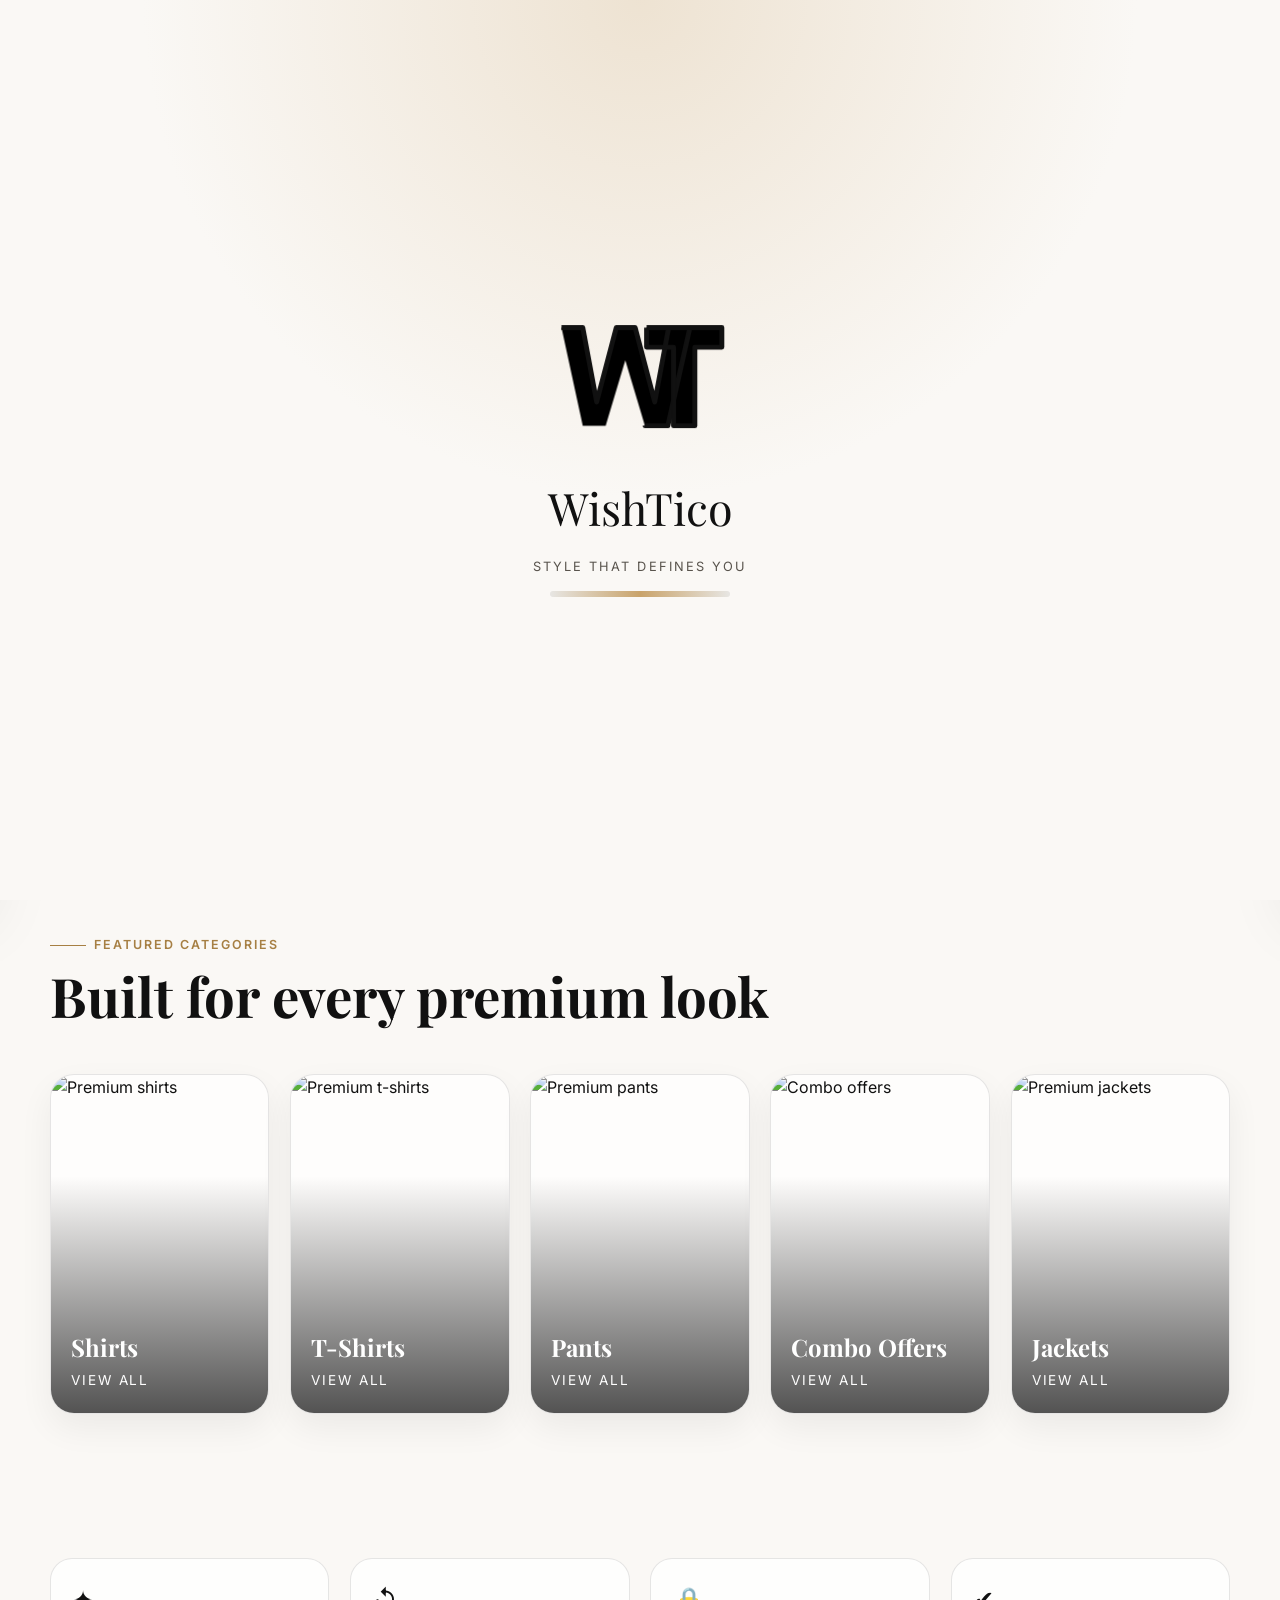
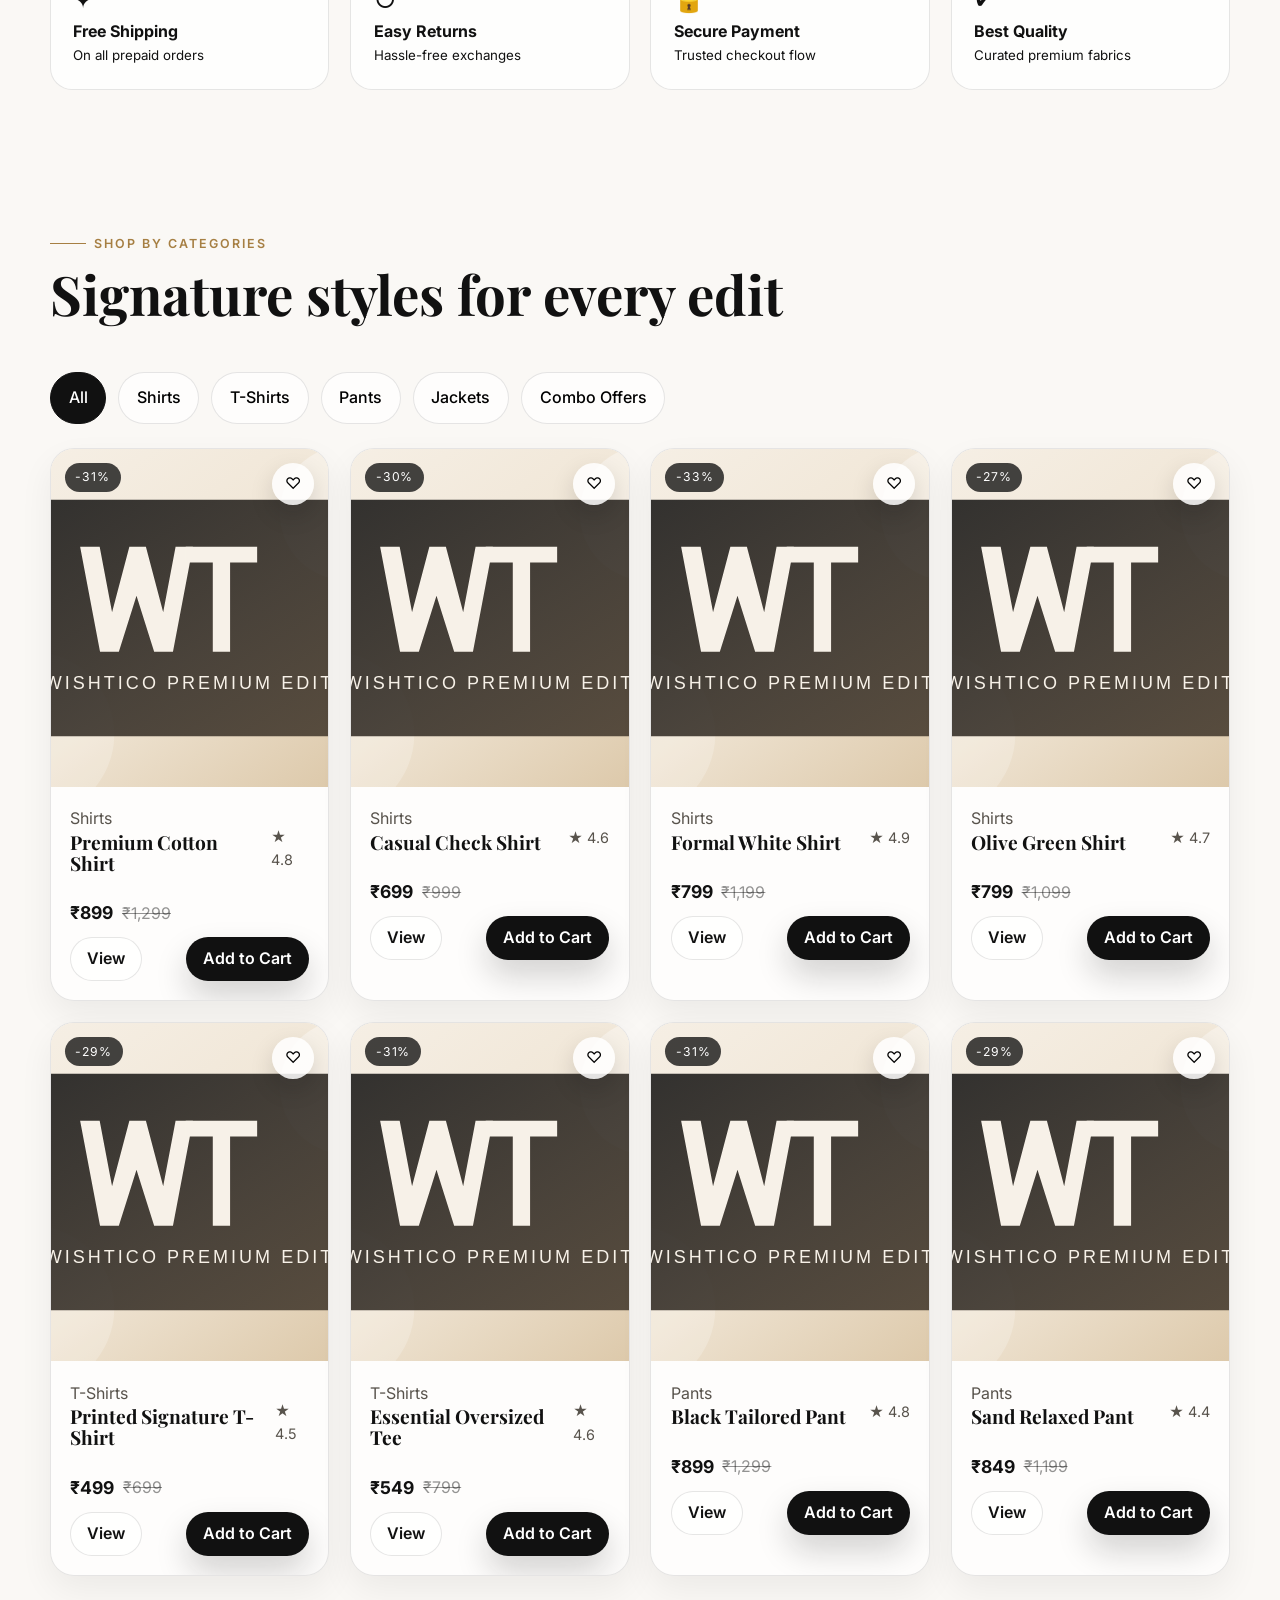
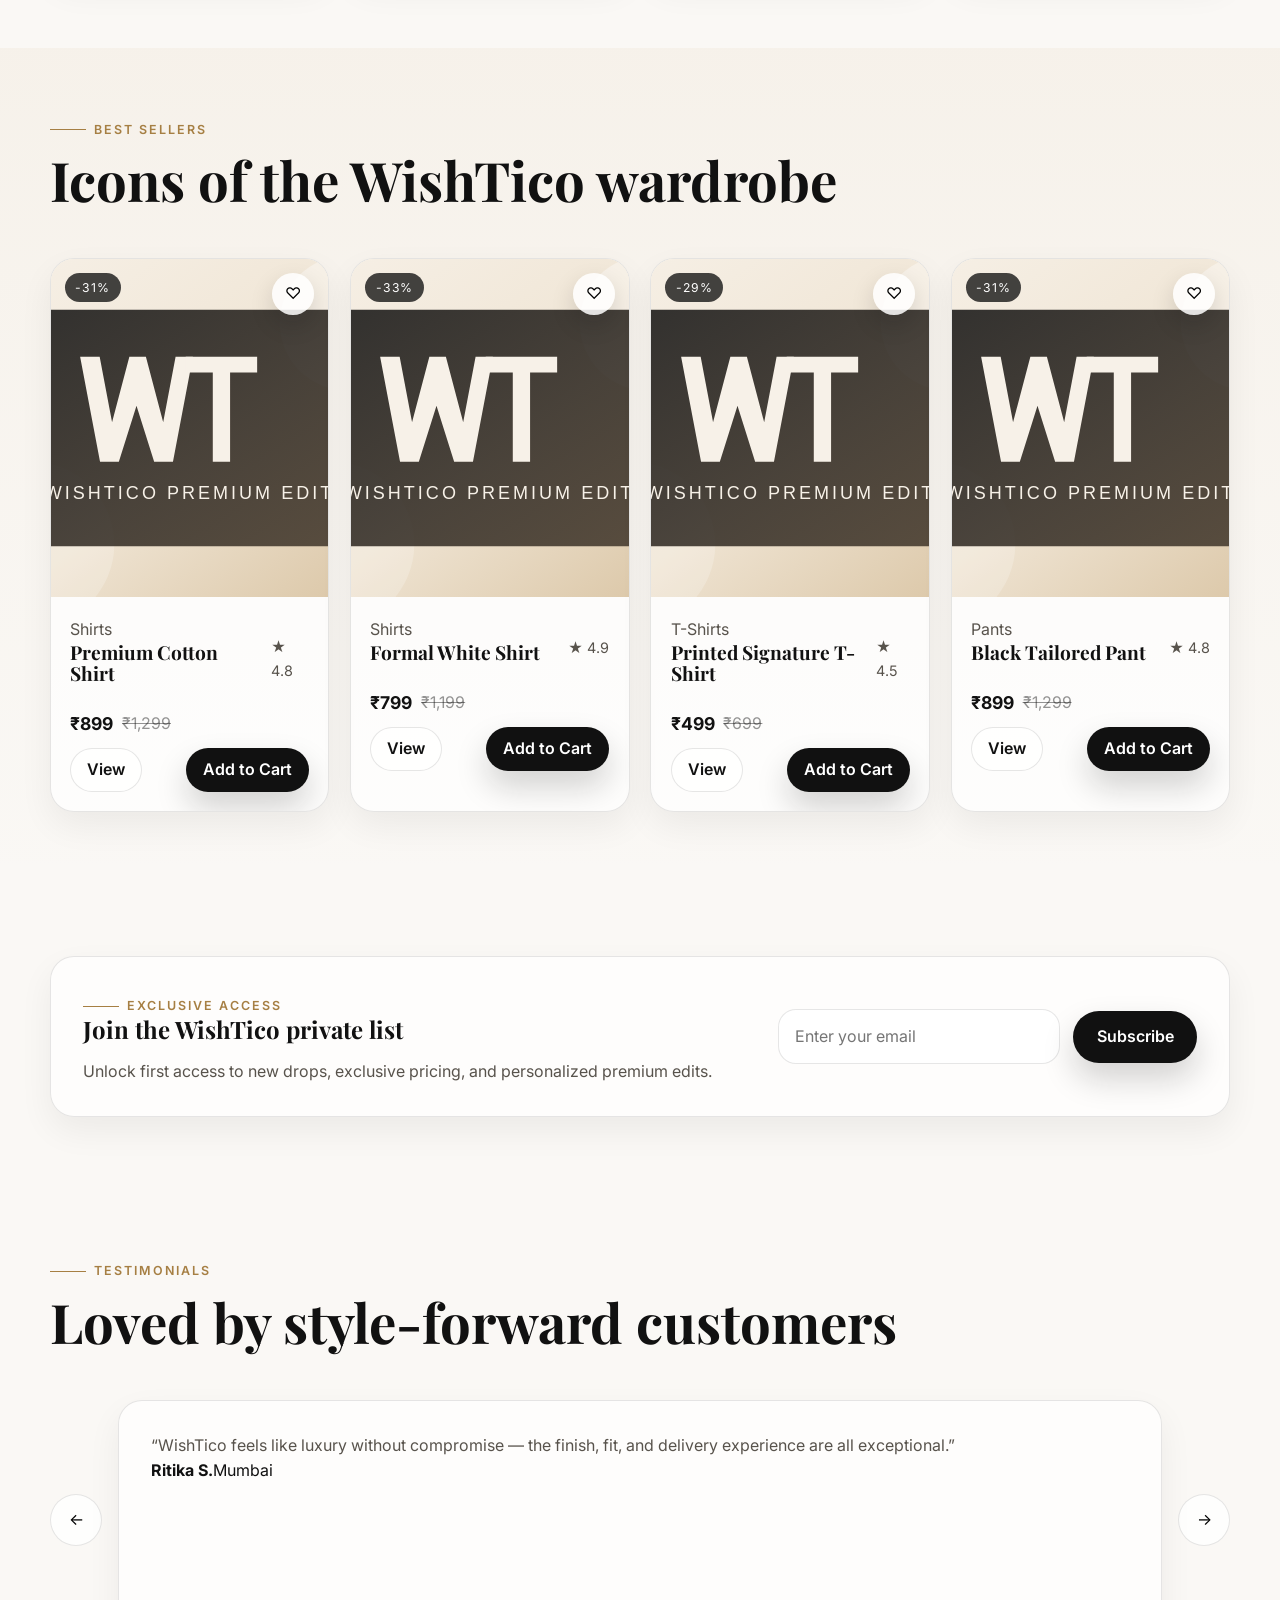
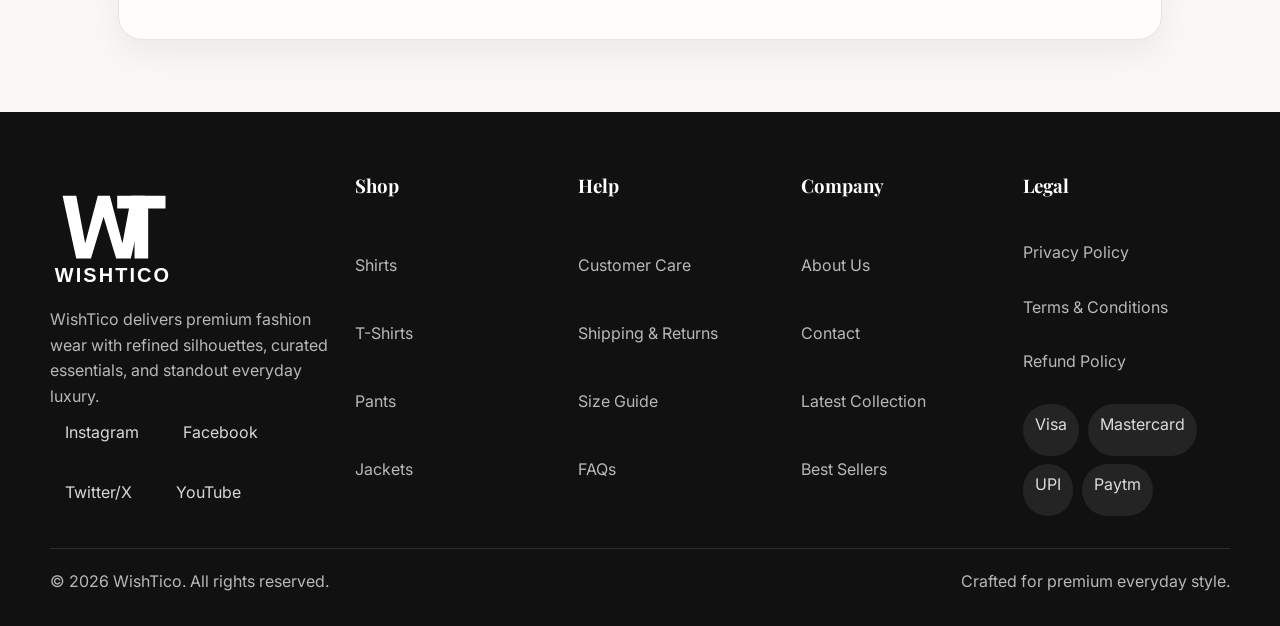
==== index.html @ fddd0774 "Build WishTico premium static storefront Agent-Logs-Url: https://github.com/rootvix2026/wishticosite" ====
<!DOCTYPE html>
<html lang="en">
  <head>
    <meta charset="UTF-8" />
    <meta name="viewport" content="width=device-width, initial-scale=1.0" />
    <title>WishTico | Premium Fashion Wear</title>
    <meta name="description" content="WishTico is a premium fashion wear destination with polished collections, exclusive offers, and refined essentials." />
    <link rel="icon" type="image/svg+xml" href="assets/images/favicon.svg" />
    <link rel="preconnect" href="https://fonts.googleapis.com" />
    <link rel="preconnect" href="https://fonts.gstatic.com" crossorigin />
    <link href="https://fonts.googleapis.com/css2?family=Inter:wght@400;500;600;700&family=Playfair+Display:wght@600;700&display=swap" rel="stylesheet" />
    <link rel="stylesheet" href="assets/css/style.css" />
    <link rel="stylesheet" href="assets/css/animations.css" />
    <link rel="stylesheet" href="assets/css/splash.css" />
  </head>
  <body data-page="home">
    <div class="splash-screen" id="splashScreen" aria-hidden="true">
      <div class="splash-screen__inner">
        <div class="splash-screen__logo" aria-label="WishTico logo">
          <svg viewBox="0 0 220 180" role="img" aria-hidden="true">
            <g class="splash-fill">
              <path d="M14 30H40L57 121L81 30H104L128 121L145 30H171L144 150H116L92 70L68 150H40L14 30Z" />
              <path d="M118 30H210V54H177V150H151V54H118V30Z" />
            </g>
            <g class="splash-outline">
              <path d="M14 30H40L57 121L81 30H104L128 121L145 30H171L144 150H116L92 70L68 150H40L14 30Z" />
              <path d="M118 30H210V54H177V150H151V54H118V30Z" />
            </g>
          </svg>
        </div>
        <p class="splash-screen__brand">WishTico</p>
        <p class="splash-screen__tagline">Style That Defines You</p>
        <div class="splash-screen__loader"><span></span></div>
      </div>
    </div>
    <div data-site-header></div>
    <main>
      <section class="hero section-shell">
        <div class="container hero__grid">
          <div class="hero__content reveal">
            <span class="eyebrow">Premium Fashion Wear</span>
            <h1>Style That Defines You</h1>
            <p>Discover elevated tailoring, luxe essentials, and statement layers curated for modern wardrobes that move with confidence.</p>
            <div class="hero__actions">
              <a class="button button-primary magnetic" href="collections.html">Shop Now</a>
              <a class="button button-secondary magnetic" href="#shop-by-category">Explore Collection</a>
            </div>
            <div class="hero__highlights">
              <div><strong data-counter="1200">0</strong><span>Luxury edits sold</span></div>
              <div><strong data-counter="48">0</strong><span>Curated weekly drops</span></div>
            </div>
          </div>
          <div class="hero__media reveal" data-parallax>
            <figure class="hero-card hero-card--primary">
              <img src="https://images.unsplash.com/photo-1515886657613-9f3515b0c78f?auto=format&fit=crop&w=900&q=80" alt="Model wearing premium WishTico fashion" />
            </figure>
            <figure class="hero-card hero-card--accent">
              <img src="https://images.unsplash.com/photo-1529139574466-a303027c1d8b?auto=format&fit=crop&w=700&q=80" alt="WishTico premium seasonal edit" />
            </figure>
            <div class="floating-note glass-panel"><span>New Drop</span><strong>Monochrome Luxe</strong></div>
          </div>
        </div>
      </section>

      <section class="category-rail section-shell">
        <div class="container">
          <div class="section-heading reveal">
            <span class="eyebrow">Featured Categories</span>
            <h2>Built for every premium look</h2>
          </div>
          <div class="category-grid">
            <article class="category-card reveal"><img src="https://images.unsplash.com/photo-1602810316498-ab67cf68c8e1?auto=format&fit=crop&w=800&q=80" alt="Premium shirts" /><div class="category-card__content"><h3>Shirts</h3><a href="collections.html?category=Shirts">View All</a></div></article>
            <article class="category-card reveal"><img src="https://images.unsplash.com/photo-1521572267360-ee0c2909d518?auto=format&fit=crop&w=800&q=80" alt="Premium t-shirts" /><div class="category-card__content"><h3>T-Shirts</h3><a href="collections.html?category=T-Shirts">View All</a></div></article>
            <article class="category-card reveal"><img src="https://images.unsplash.com/photo-1506629905607-24339d0bb38b?auto=format&fit=crop&w=800&q=80" alt="Premium pants" /><div class="category-card__content"><h3>Pants</h3><a href="collections.html?category=Pants">View All</a></div></article>
            <article class="category-card reveal"><img src="https://images.unsplash.com/photo-1483985988355-763728e1935b?auto=format&fit=crop&w=800&q=80" alt="Combo offers" /><div class="category-card__content"><h3>Combo Offers</h3><a href="collections.html?category=Combo%20Offers">View All</a></div></article>
            <article class="category-card reveal"><img src="https://images.unsplash.com/photo-1523398002811-999ca8dec234?auto=format&fit=crop&w=800&q=80" alt="Premium jackets" /><div class="category-card__content"><h3>Jackets</h3><a href="collections.html?category=Jackets">View All</a></div></article>
          </div>
        </div>
      </section>

      <section class="trust-strip section-shell">
        <div class="container trust-strip__grid reveal">
          <div class="trust-item"><span>✦</span><strong>Free Shipping</strong><small>On all prepaid orders</small></div>
          <div class="trust-item"><span>↺</span><strong>Easy Returns</strong><small>Hassle-free exchanges</small></div>
          <div class="trust-item"><span aria-hidden="true">&#128274;</span><strong>Secure Payment</strong><small>Trusted checkout flow</small></div>
          <div class="trust-item"><span>✔</span><strong>Best Quality</strong><small>Curated premium fabrics</small></div>
        </div>
      </section>

      <section class="products-showcase section-shell" id="shop-by-category">
        <div class="container">
          <div class="section-heading reveal"><span class="eyebrow">Shop By Categories</span><h2>Signature styles for every edit</h2></div>
          <div class="filter-tabs reveal" id="home-category-tabs"></div>
          <div class="product-grid" id="home-product-grid"></div>
        </div>
      </section>

      <section class="products-showcase section-shell section-shell--muted" id="featured-products">
        <div class="container">
          <div class="section-heading reveal"><span class="eyebrow">Best Sellers</span><h2>Icons of the WishTico wardrobe</h2></div>
          <div class="product-grid" id="featured-product-grid"></div>
        </div>
      </section>

      <section class="newsletter-band section-shell">
        <div class="container newsletter-band__card reveal">
          <div><span class="eyebrow">Exclusive Access</span><h2>Join the WishTico private list</h2><p>Unlock first access to new drops, exclusive pricing, and personalized premium edits.</p></div>
          <form class="newsletter-form" id="newsletter-form"><label class="sr-only" for="newsletter-email">Email Address</label><input id="newsletter-email" type="email" placeholder="Enter your email" required /><button class="button button-primary" type="submit">Subscribe</button></form>
        </div>
      </section>

      <section class="testimonials section-shell">
        <div class="container">
          <div class="section-heading reveal"><span class="eyebrow">Testimonials</span><h2>Loved by style-forward customers</h2></div>
          <div class="testimonial-slider reveal" data-testimonial-slider>
            <button class="slider-arrow" type="button" data-slider-prev aria-label="Previous testimonial">←</button>
            <div class="testimonial-slider__track">
              <article class="testimonial-card is-active" data-testimonial><p>“WishTico feels like luxury without compromise — the finish, fit, and delivery experience are all exceptional.”</p><strong>Ritika S.</strong><span>Mumbai</span></article>
              <article class="testimonial-card" data-testimonial><p>“The premium shirts and jackets look tailored straight out of the box. My go-to brand for polished everyday wear.”</p><strong>Arjun P.</strong><span>Bengaluru</span></article>
              <article class="testimonial-card" data-testimonial><p>“From the packaging to the fabric quality, WishTico delivers a refined experience that genuinely feels elevated.”</p><strong>Neha K.</strong><span>Delhi</span></article>
            </div>
            <button class="slider-arrow" type="button" data-slider-next aria-label="Next testimonial">→</button>
          </div>
        </div>
      </section>
    </main>
    <div data-cart-drawer></div>
    <div data-site-footer></div>
    <script src="assets/js/main.js" defer></script>
    <script src="assets/js/splash.js" defer></script>
    <script src="assets/js/cart.js" defer></script>
    <script src="assets/js/products.js" defer></script>
  </body>
</html>
---- assets/css/style.css ----
:root {
  --bg: #faf8f5;
  --surface: #fffdf8;
  --surface-muted: #f4efe8;
  --text: #111111;
  --text-soft: #58534c;
  --accent: #c9a36a;
  --accent-deep: #a67f43;
  --border: rgba(17, 17, 17, 0.1);
  --shadow: 0 24px 60px rgba(17, 17, 17, 0.08);
  --shadow-soft: 0 14px 34px rgba(17, 17, 17, 0.06);
  --radius: 24px;
  --container: min(1180px, calc(100vw - 2rem));
  --header-height: 82px;
  --transition: 220ms ease;
}
* { box-sizing: border-box; }
html { scroll-behavior: smooth; }
body { margin: 0; font-family: 'Inter', sans-serif; background: var(--bg); color: var(--text); line-height: 1.6; opacity: 1; transition: opacity .35s ease, background-color .3s ease; }
body.route-leaving { opacity: 0; }
img { max-width: 100%; display: block; }
a { color: inherit; text-decoration: none; }
button, input, select, textarea { font: inherit; }
button { cursor: pointer; }
main { overflow: clip; }
.container { width: var(--container); margin-inline: auto; }
.section-shell { padding: 4.5rem 0; }
.section-shell--muted { background: linear-gradient(180deg, rgba(201,163,106,.08), rgba(255,255,255,0)); }
.eyebrow { display: inline-flex; align-items: center; gap: .5rem; letter-spacing: .16em; text-transform: uppercase; font-size: .78rem; color: var(--accent-deep); font-weight: 600; }
.eyebrow::before { content: ''; width: 36px; height: 1px; background: currentColor; }
h1, h2, h3, h4 { font-family: 'Playfair Display', serif; line-height: 1.1; margin: 0 0 1rem; }
p { margin: 0; color: var(--text-soft); }
.sr-only { position: absolute; width: 1px; height: 1px; padding: 0; margin: -1px; overflow: hidden; clip: rect(0,0,0,0); border: 0; }
.glass-panel { background: rgba(255,253,248,.72); border: 1px solid rgba(255,255,255,.5); box-shadow: var(--shadow-soft); backdrop-filter: blur(18px); }
.button { display: inline-flex; align-items: center; justify-content: center; gap: .6rem; min-height: 52px; padding: 0 1.4rem; border-radius: 999px; border: 1px solid transparent; font-weight: 600; transition: transform var(--transition), box-shadow var(--transition), background var(--transition), color var(--transition), border-color var(--transition); }
.button:focus-visible, .icon-button:focus-visible, .nav-link:focus-visible, .chip:focus-visible, .swatch:focus-visible, .pagination button:focus-visible, input:focus-visible, textarea:focus-visible, select:focus-visible { outline: 2px solid var(--accent); outline-offset: 3px; }
.button-primary { background: var(--text); color: #fff; box-shadow: 0 16px 32px rgba(17,17,17,.18); }
.button-primary:hover { transform: translateY(-2px); }
.button-secondary { border-color: var(--border); background: rgba(255,255,255,.7); }
.button-block { width: 100%; }
.announcement-bar { background: var(--text); color: #fff; font-size: .82rem; letter-spacing: .06em; text-transform: uppercase; padding: .65rem 1rem; text-align: center; }
.site-header { position: sticky; top: 0; z-index: 40; background: transparent; transition: background var(--transition), box-shadow var(--transition), backdrop-filter var(--transition); }
.site-header.scrolled .site-header__bar { background: rgba(250,248,245,.78); box-shadow: 0 16px 30px rgba(17,17,17,.08); backdrop-filter: blur(18px); }
.site-header__inner { min-height: var(--header-height); display: flex; align-items: center; justify-content: space-between; gap: 1rem; }
.logo-link { display: inline-flex; align-items: center; }
.logo-link img { width: 124px; height: auto; }
.desktop-nav { display: flex; align-items: center; gap: 1.5rem; }
.nav-link { position: relative; font-weight: 500; padding: .4rem 0; }
.nav-link.is-active { color: var(--accent-deep); }
.header-actions { display: flex; align-items: center; gap: .55rem; }
.icon-button { width: 44px; height: 44px; border-radius: 50%; border: 1px solid rgba(17,17,17,.08); background: rgba(255,255,255,.66); display: inline-flex; align-items: center; justify-content: center; position: relative; }
.icon-button svg { width: 20px; height: 20px; }
.cart-badge { position: absolute; top: 4px; right: 4px; min-width: 18px; height: 18px; padding: 0 .2rem; border-radius: 999px; font-size: .68rem; display: grid; place-items: center; background: var(--accent); color: var(--text); font-weight: 700; }
.mobile-menu-toggle { display: none; }
.mobile-drawer, .cart-drawer { position: fixed; inset: 0; pointer-events: none; z-index: 60; }
.mobile-drawer.is-open, .cart-drawer.is-open { pointer-events: auto; }
.mobile-drawer__backdrop, .cart-drawer__backdrop { position: absolute; inset: 0; background: rgba(17,17,17,.42); opacity: 0; transition: opacity var(--transition); }
.mobile-drawer.is-open .mobile-drawer__backdrop, .cart-drawer.is-open .cart-drawer__backdrop { opacity: 1; }
.mobile-drawer__panel, .cart-drawer__panel { position: absolute; top: 0; bottom: 0; width: min(380px, 88vw); background: var(--surface); box-shadow: var(--shadow); padding: 1.5rem; display: flex; flex-direction: column; gap: 1.25rem; transition: transform .35s ease; }
.mobile-drawer__panel { left: 0; transform: translateX(-102%); }
.cart-drawer__panel { right: 0; transform: translateX(102%); }
.mobile-drawer.is-open .mobile-drawer__panel, .cart-drawer.is-open .cart-drawer__panel { transform: translateX(0); }
.mobile-nav { display: grid; gap: 1rem; }
.mobile-nav a { font-size: 1.05rem; font-weight: 600; }
.hero { padding: 3.5rem 0 2rem; }
.hero__grid, .about-hero, .contact-layout, .cart-page-layout { display: grid; grid-template-columns: repeat(2, minmax(0,1fr)); gap: 2rem; align-items: center; }
.hero__content h1, .page-hero h1 { font-size: clamp(3rem, 8vw, 5.6rem); max-width: 10ch; }
.hero__content p, .page-hero p { max-width: 54ch; font-size: 1.05rem; }
.hero__actions { display: flex; flex-wrap: wrap; gap: 1rem; margin: 2rem 0; }
.hero__media { position: relative; min-height: 620px; }
.hero-card { position: absolute; overflow: hidden; border-radius: 28px; box-shadow: var(--shadow); }
.hero-card img { width: 100%; height: 100%; object-fit: cover; }
.hero-card--primary { inset: 0 0 120px 80px; }
.hero-card--accent { width: 280px; height: 340px; right: 0; bottom: 0; }
.floating-note { position: absolute; left: 0; bottom: 64px; padding: 1rem 1.2rem; border-radius: 20px; }
.floating-note span { display: block; font-size: .85rem; text-transform: uppercase; letter-spacing: .16em; color: var(--accent-deep); }
.floating-note strong { display: block; margin-top: .2rem; font-size: 1.15rem; }
.hero__highlights { display: grid; grid-template-columns: repeat(2, minmax(0,1fr)); gap: 1rem; max-width: 440px; }
.hero__highlights div { padding: 1rem 1.1rem; border: 1px solid var(--border); border-radius: 20px; background: rgba(255,255,255,.55); }
.hero__highlights strong { display: block; font-size: 1.7rem; font-family: 'Playfair Display', serif; }
.section-heading { display: grid; gap: .65rem; margin-bottom: 2rem; }
.section-heading h2 { font-size: clamp(2rem,5vw,3.4rem); }
.category-grid, .product-grid, .value-grid, .footer-grid, .trust-strip__grid { display: grid; gap: 1.3rem; }
.category-grid { grid-template-columns: repeat(5, minmax(0,1fr)); }
.category-card, .product-card, .value-card, .testimonial-card, .catalog-sidebar, .cart-summary-card, .contact-form, .contact-info .glass-panel, .newsletter-band__card { border-radius: 24px; overflow: hidden; border: 1px solid var(--border); background: rgba(255,255,255,.7); box-shadow: var(--shadow-soft); }
.category-card { position: relative; min-height: 340px; }
.category-card img { position: absolute; inset: 0; width: 100%; height: 100%; object-fit: cover; }
.category-card::after { content: ''; position: absolute; inset: 0; background: linear-gradient(180deg, transparent 30%, rgba(17,17,17,.72)); }
.category-card__content { position: absolute; inset: auto 0 0; padding: 1.25rem; color: #fff; z-index: 1; }
.category-card__content h3 { font-size: 1.5rem; margin-bottom: .4rem; }
.category-card__content a { font-size: .85rem; text-transform: uppercase; letter-spacing: .14em; }
.trust-strip__grid { grid-template-columns: repeat(4, minmax(0,1fr)); }
.trust-item { padding: 1.4rem; border-radius: 22px; background: rgba(255,255,255,.76); border: 1px solid var(--border); }
.trust-item span { font-size: 1.5rem; }
.trust-item strong, .trust-item small { display: block; }
.filter-tabs { display: flex; flex-wrap: wrap; gap: .75rem; margin-bottom: 1.5rem; }
.filter-tab, .chip { border-radius: 999px; border: 1px solid var(--border); background: rgba(255,255,255,.72); padding: .75rem 1.1rem; font-weight: 500; transition: background var(--transition), color var(--transition), border-color var(--transition), transform var(--transition); }
.filter-tab.is-active, .chip.is-active { background: var(--text); color: #fff; border-color: var(--text); }
.product-grid { grid-template-columns: repeat(4, minmax(0,1fr)); }
.product-card { display: flex; flex-direction: column; }
.product-card__media { position: relative; aspect-ratio: .82; overflow: hidden; background: var(--surface-muted); }
.product-card__media img { position: absolute; inset: 0; width: 100%; height: 100%; object-fit: cover; transition: transform .45s ease, opacity .35s ease; }
.product-card__media img:last-child { opacity: 0; }
.product-card:hover .product-card__media img:first-child { transform: scale(1.05); }
.product-card:hover .product-card__media img:last-child { opacity: 1; }
.product-card__badge, .product-card__wishlist, .quick-view-link { position: absolute; z-index: 1; }
.product-card__badge { top: 14px; left: 14px; padding: .3rem .65rem; border-radius: 999px; background: rgba(17,17,17,.78); color: #fff; font-size: .76rem; letter-spacing: .08em; text-transform: uppercase; }
.product-card__wishlist, .quick-view-link { display: inline-flex; align-items: center; justify-content: center; border-radius: 50%; width: 42px; height: 42px; border: none; box-shadow: 0 10px 25px rgba(17,17,17,.14); }
.product-card__wishlist { top: 14px; right: 14px; background: rgba(255,255,255,.85); }
.product-card__wishlist.is-active { color: #d1486a; }
.quick-view-link { right: 14px; bottom: 14px; background: var(--text); color: #fff; opacity: 0; transform: translateY(8px); transition: opacity var(--transition), transform var(--transition); }
.product-card:hover .quick-view-link, .product-card:focus-within .quick-view-link { opacity: 1; transform: translateY(0); }
.product-card__body { padding: 1.2rem; display: grid; gap: .6rem; }
.product-card__meta { display: flex; align-items: center; justify-content: space-between; gap: 1rem; }
.product-card__title { font-size: 1.2rem; }
.price-row { display: flex; align-items: center; gap: .55rem; flex-wrap: wrap; }
.price-row strong { font-size: 1.1rem; }
.price-row s { color: rgba(17,17,17,.45); }
.product-card__footer { display: flex; align-items: center; justify-content: space-between; gap: .75rem; }
.product-card__footer .button { min-height: 44px; padding-inline: 1rem; }
.product-card__rating { font-size: .9rem; color: var(--text-soft); }
.newsletter-band__card { padding: 2rem; display: flex; align-items: center; justify-content: space-between; gap: 2rem; }
.newsletter-form, .coupon-box__row { display: flex; gap: .8rem; align-items: center; }
.newsletter-form input, .coupon-box input, .floating-field input, .floating-field textarea, .sort-box select { width: 100%; min-height: 52px; border-radius: 18px; border: 1px solid var(--border); padding: .85rem 1rem; background: rgba(255,255,255,.9); }
.testimonial-slider { display: grid; grid-template-columns: auto 1fr auto; gap: 1rem; align-items: center; }
.testimonial-slider__track { position: relative; min-height: 240px; }
.testimonial-card { position: absolute; inset: 0; padding: 2rem; opacity: 0; transform: translateY(12px); transition: opacity .35s ease, transform .35s ease; }
.testimonial-card.is-active { opacity: 1; transform: translateY(0); }
.slider-arrow { width: 52px; height: 52px; border-radius: 50%; border: 1px solid var(--border); background: rgba(255,255,255,.8); }
.page-hero { padding-top: 3rem; }
.catalog-shell { display: grid; grid-template-columns: 290px minmax(0,1fr); gap: 1.6rem; align-items: start; }
.catalog-sidebar, .cart-summary-card, .contact-form, .contact-info .glass-panel { padding: 1.5rem; }
.filter-group, .filter-actions, .catalog-toolbar, .summary-list, .footer-grid { display: grid; gap: 1rem; }
.filter-caption { font-size: .95rem; color: var(--text-soft); }
.swatch-group, .chip-group, .size-selector, .color-selector { display: flex; flex-wrap: wrap; gap: .75rem; }
.swatch { width: 34px; height: 34px; border-radius: 50%; border: 2px solid transparent; background: var(--swatch); box-shadow: inset 0 0 0 1px rgba(17,17,17,.12); }
.swatch.is-active { border-color: var(--text); }
.catalog-toolbar { grid-template-columns: repeat(2, minmax(0,1fr)); align-items: end; margin-bottom: 1.25rem; }
.sort-box span { display: block; margin-bottom: .4rem; font-size: .9rem; color: var(--text-soft); }
.pagination { display: flex; flex-wrap: wrap; gap: .65rem; justify-content: center; margin-top: 2rem; }
.pagination button { min-width: 44px; height: 44px; border-radius: 999px; border: 1px solid var(--border); background: rgba(255,255,255,.78); }
.pagination button.is-active { background: var(--text); color: #fff; }
.breadcrumb { font-size: .95rem; color: var(--text-soft); }
.product-detail { display: grid; grid-template-columns: 1.05fr .95fr; gap: 2rem; }
.product-gallery { display: grid; gap: 1rem; }
.product-gallery__main { position: relative; border-radius: 28px; overflow: hidden; border: 1px solid var(--border); background: rgba(255,255,255,.72); }
.product-gallery__main img { width: 100%; aspect-ratio: .88; object-fit: cover; transition: transform .35s ease; }
.product-gallery__main:hover img { transform: scale(1.08); }
.product-gallery__thumbs { display: grid; grid-template-columns: repeat(4, minmax(0,1fr)); gap: .8rem; }
.product-gallery__thumbs button { padding: 0; border-radius: 18px; overflow: hidden; border: 1px solid var(--border); background: transparent; }
.product-gallery__thumbs img { aspect-ratio: 1; object-fit: cover; }
.product-summary { display: grid; gap: 1.1rem; }
.product-summary h1 { font-size: clamp(2.3rem,5vw,3.6rem); }
.rating-row, .inline-meta, .trust-badges { display: flex; flex-wrap: wrap; gap: .8rem; align-items: center; }
.quantity-stepper { display: inline-flex; align-items: center; gap: .8rem; padding: .6rem .8rem; border: 1px solid var(--border); border-radius: 999px; width: fit-content; }
.quantity-stepper button, .qty-stepper button { width: 32px; height: 32px; border-radius: 50%; border: none; background: rgba(17,17,17,.08); }
.product-actions { display: flex; flex-wrap: wrap; gap: .9rem; }
.trust-badges span { padding: .65rem .9rem; border-radius: 999px; background: rgba(255,255,255,.76); border: 1px solid var(--border); }
.cart-drawer__header, .cart-drawer__footer, .mobile-drawer__header { display: flex; align-items: center; justify-content: space-between; gap: 1rem; }
.close-button { width: 42px; height: 42px; border-radius: 50%; border: 1px solid var(--border); background: transparent; }
.cart-items, .cart-page-items { display: grid; gap: 1rem; }
.cart-item { display: grid; grid-template-columns: 88px minmax(0,1fr); gap: 1rem; padding: 1rem; border-radius: 20px; border: 1px solid var(--border); background: rgba(255,255,255,.75); }
.cart-item img { width: 88px; height: 110px; object-fit: cover; border-radius: 16px; }
.cart-item__content, .cart-item__meta, .summary-list div, .contact-info { display: grid; gap: .55rem; }
.cart-item__header, .cart-item__actions, .qty-stepper { display: flex; align-items: center; justify-content: space-between; gap: .75rem; }
.qty-stepper { justify-content: flex-start; }
.text-button { background: none; border: none; padding: 0; color: var(--accent-deep); font-weight: 600; }
.cart-summary-card h2, .contact-form h2, .contact-info h2 { font-size: 1.6rem; }
.summary-list dt, .summary-list dd { margin: 0; }
.summary-list div { grid-template-columns: 1fr auto; }
.summary-total { padding-top: 1rem; border-top: 1px solid var(--border); font-weight: 700; }
.value-grid { grid-template-columns: repeat(4, minmax(0,1fr)); }
.value-card { padding: 1.6rem; }
.value-card span { font-size: 1.7rem; }
.contact-layout { align-items: start; }
.floating-field { position: relative; }
.floating-field label { position: absolute; left: 1rem; top: 1rem; color: var(--text-soft); transition: transform var(--transition), font-size var(--transition), top var(--transition), background var(--transition); padding: 0 .3rem; }
.floating-field input:focus + label, .floating-field input:not(:placeholder-shown) + label, .floating-field textarea:focus + label, .floating-field textarea:not(:placeholder-shown) + label { top: -.55rem; transform: translateY(0); font-size: .78rem; background: var(--surface); }
.floating-field textarea { min-height: 150px; resize: vertical; padding-top: 1.2rem; }
.map-placeholder div { min-height: 180px; border-radius: 20px; background: linear-gradient(135deg, rgba(201,163,106,.2), rgba(17,17,17,.1)); display: grid; place-items: center; margin-top: .7rem; }
.social-links { display: flex; flex-wrap: wrap; gap: .8rem; }
.social-links a { padding: .6rem .9rem; border-radius: 999px; border: 1px solid var(--border); }
.site-footer { background: #111111; color: rgba(255,255,255,.84); padding: 4rem 0 2rem; }
.footer-grid { grid-template-columns: 1.4fr repeat(4, minmax(0,1fr)); }
.footer-brand img { width: 126px; filter: brightness(0) invert(1); margin-bottom: 1rem; }
.footer-column h3, .footer-brand h3 { color: #fff; margin-bottom: .9rem; }
.footer-column a, .footer-brand p, .footer-bottom { color: rgba(255,255,255,.7); }
.footer-column { display: grid; gap: .6rem; }
.payment-strip { display: flex; flex-wrap: wrap; gap: .55rem; }
.payment-strip span { padding: .5rem .75rem; border-radius: 999px; background: rgba(255,255,255,.08); }
.footer-bottom { margin-top: 2rem; padding-top: 1.25rem; border-top: 1px solid rgba(255,255,255,.12); display: flex; justify-content: space-between; gap: 1rem; flex-wrap: wrap; }
.toast-stack { position: fixed; right: 1rem; bottom: 1rem; z-index: 80; display: grid; gap: .75rem; }
.toast { padding: .95rem 1rem; border-radius: 18px; background: rgba(17,17,17,.92); color: #fff; box-shadow: var(--shadow); }
.empty-state { padding: 2rem; border-radius: 24px; border: 1px dashed var(--border); text-align: center; background: rgba(255,255,255,.55); }
@media (max-width: 1279px) { .category-grid { grid-template-columns: repeat(3, minmax(0,1fr)); } .product-grid, .value-grid { grid-template-columns: repeat(3, minmax(0,1fr)); } .footer-grid { grid-template-columns: repeat(3, minmax(0,1fr)); } }
@media (max-width: 1023px) { .desktop-nav { display: none; } .mobile-menu-toggle { display: inline-flex; } .hero__grid, .product-detail, .about-hero, .contact-layout, .cart-page-layout, .catalog-shell { grid-template-columns: 1fr; } .hero__media { min-height: 520px; } .trust-strip__grid, .product-grid, .value-grid { grid-template-columns: repeat(2, minmax(0,1fr)); } .category-grid { grid-template-columns: repeat(2, minmax(0,1fr)); } .catalog-toolbar { grid-template-columns: 1fr; } .newsletter-band__card, .newsletter-form, .coupon-box__row { flex-direction: column; align-items: stretch; } .footer-grid { grid-template-columns: repeat(2, minmax(0,1fr)); } }
@media (max-width: 767px) { .section-shell { padding: 3.5rem 0; } .hero { padding-top: 2.4rem; } .hero__content h1, .page-hero h1 { font-size: clamp(2.5rem, 12vw, 4rem); } .hero__media { min-height: 420px; } .hero-card--primary { inset: 0 0 90px 40px; } .hero-card--accent { width: 190px; height: 220px; } .trust-strip__grid, .product-grid, .category-grid, .value-grid, .footer-grid { grid-template-columns: 1fr; } .testimonial-slider { grid-template-columns: 1fr; } .testimonial-slider__track { min-height: 290px; } .slider-arrow { display: none; } .header-actions { gap: .35rem; } }
@media (max-width: 479px) { .container { width: min(100vw - 1.2rem, 100%); } .hero__actions, .product-actions { flex-direction: column; align-items: stretch; } .icon-button { width: 40px; height: 40px; } .product-gallery__thumbs { grid-template-columns: repeat(2, minmax(0,1fr)); } }
---- assets/css/animations.css ----
.reveal { opacity: 0; transform: translateY(24px); transition: opacity .7s ease, transform .7s ease; }
.reveal.is-visible { opacity: 1; transform: translateY(0); }
.nav-link::after, .footer-column a::after, .social-links a::after { content: ''; position: absolute; left: 0; bottom: -.1rem; width: 100%; height: 1px; background: currentColor; transform: scaleX(0); transform-origin: right; transition: transform .25s ease; }
.nav-link:hover::after, .nav-link:focus-visible::after, .footer-column a:hover::after, .social-links a:hover::after { transform: scaleX(1); transform-origin: left; }
.footer-column a, .social-links a { position: relative; width: fit-content; }
.magnetic { will-change: transform; }
.category-card, .product-card, .value-card, .newsletter-band__card, .testimonial-card, .trust-item { transition: transform .25s ease, box-shadow .25s ease; }
.category-card:hover, .product-card:hover, .value-card:hover, .newsletter-band__card:hover, .testimonial-card:hover, .trust-item:hover { transform: translateY(-6px); box-shadow: 0 24px 40px rgba(17,17,17,.1); }
---- assets/css/splash.css ----
.splash-screen { position: fixed; inset: 0; display: grid; place-items: center; background: radial-gradient(circle at top, rgba(201,163,106,.25), rgba(250,248,245,.98) 45%), var(--bg); z-index: 90; transition: opacity .8s ease, visibility .8s ease, clip-path .8s ease; }
.splash-screen__inner { text-align: center; display: grid; gap: .85rem; justify-items: center; }
.splash-screen__logo { width: min(180px, 38vw); animation: splashPop .9s ease forwards; }
.splash-screen__logo svg { width: 100%; height: auto; }
.splash-fill { opacity: 0; animation: fillIn 1s ease forwards .4s; }
.splash-outline path { fill: none; stroke: var(--text); stroke-width: 6; stroke-linejoin: round; stroke-dasharray: 600; stroke-dashoffset: 600; animation: drawStroke 1.1s ease forwards; }
.splash-screen__brand, .splash-screen__tagline { opacity: 0; transform: translateY(8px); animation: riseIn .8s ease forwards; }
.splash-screen__brand { animation-delay: .55s; font-family: 'Playfair Display', serif; font-size: clamp(2rem,5vw,2.8rem); color: var(--text); }
.splash-screen__tagline { animation-delay: .8s; letter-spacing: .16em; text-transform: uppercase; font-size: .8rem; color: var(--text-soft); }
.splash-screen__loader { width: 180px; height: 6px; border-radius: 999px; background: rgba(17,17,17,.08); overflow: hidden; }
.splash-screen__loader span { display: block; width: 100%; height: 100%; background: linear-gradient(90deg, transparent, var(--accent), transparent); animation: loadingSweep 1.3s ease infinite; }
.splash-screen.is-hidden { opacity: 0; visibility: hidden; clip-path: inset(0 0 100% 0); }
@keyframes splashPop { from { transform: scale(.88); opacity: 0; } to { transform: scale(1); opacity: 1; } }
@keyframes drawStroke { to { stroke-dashoffset: 0; } }
@keyframes fillIn { to { opacity: 1; } }
@keyframes riseIn { to { opacity: 1; transform: translateY(0); } }
@keyframes loadingSweep { from { transform: translateX(-100%); } to { transform: translateX(100%); } }
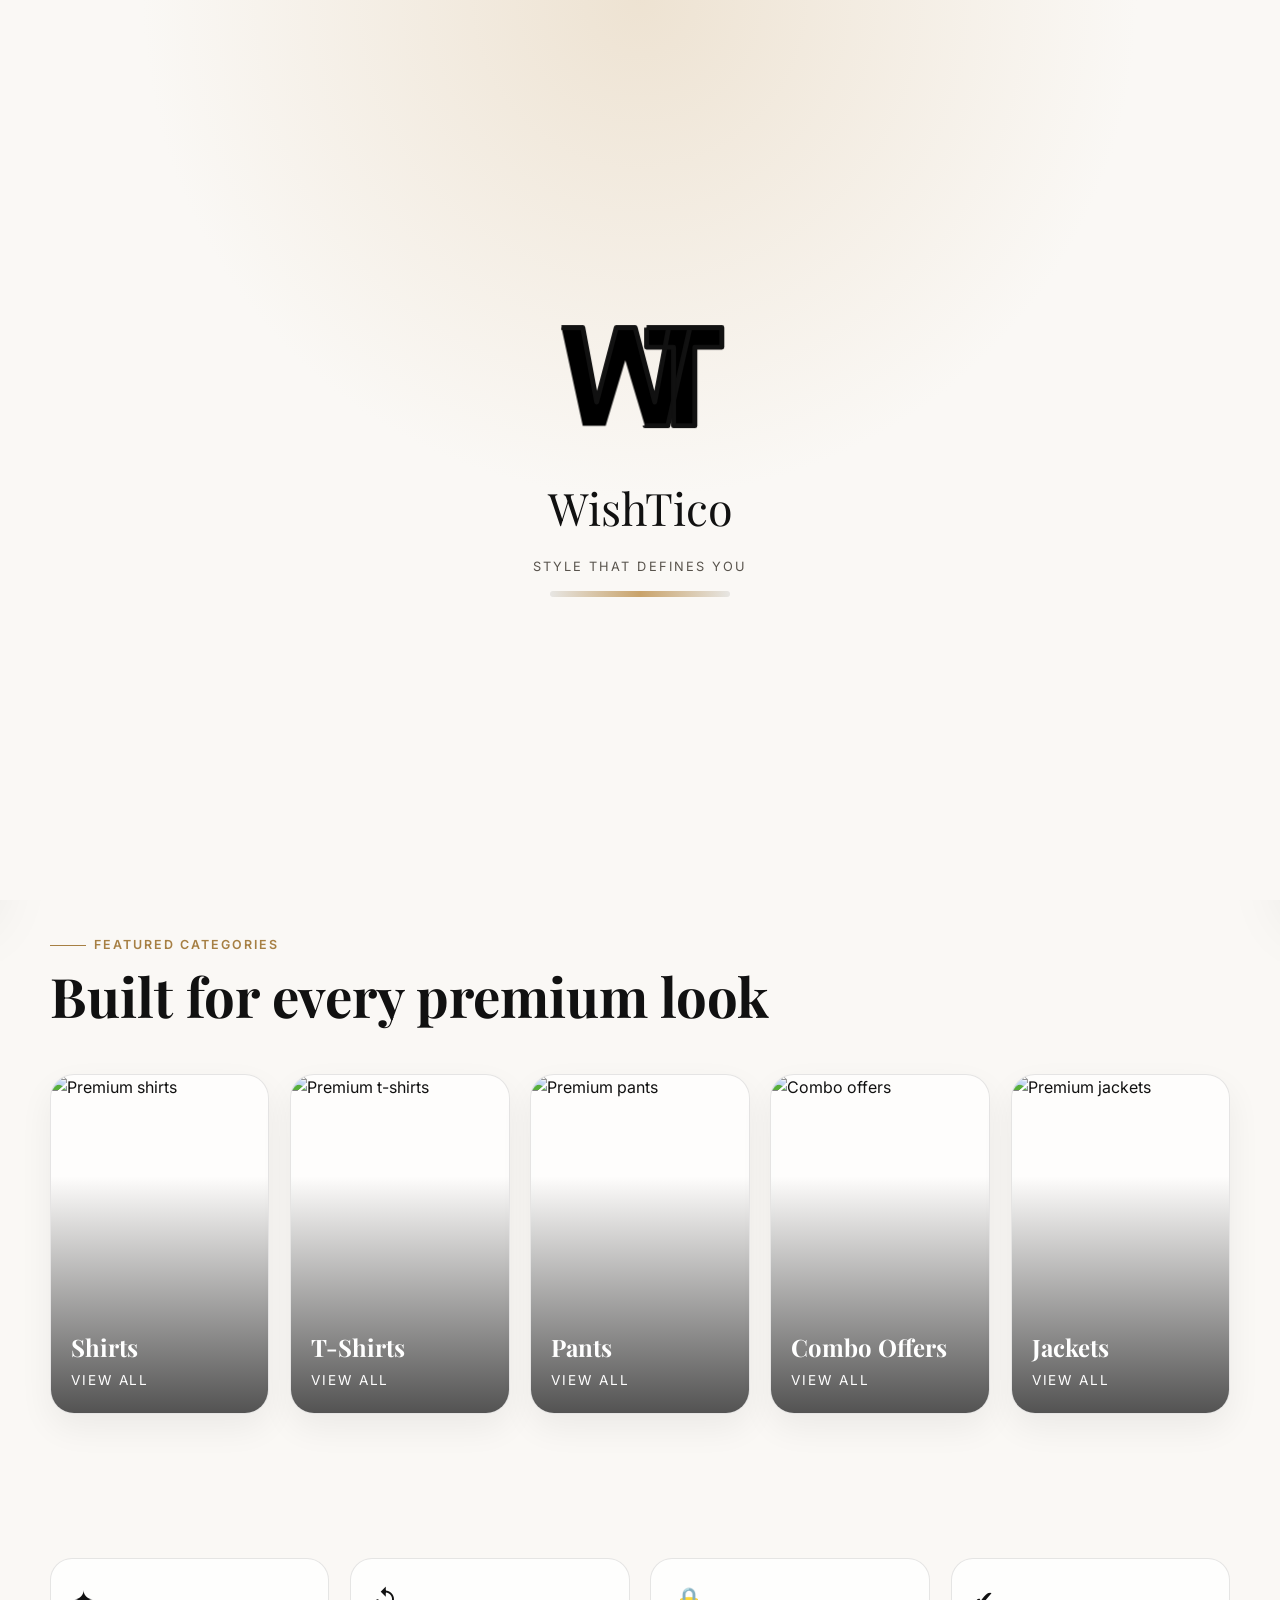
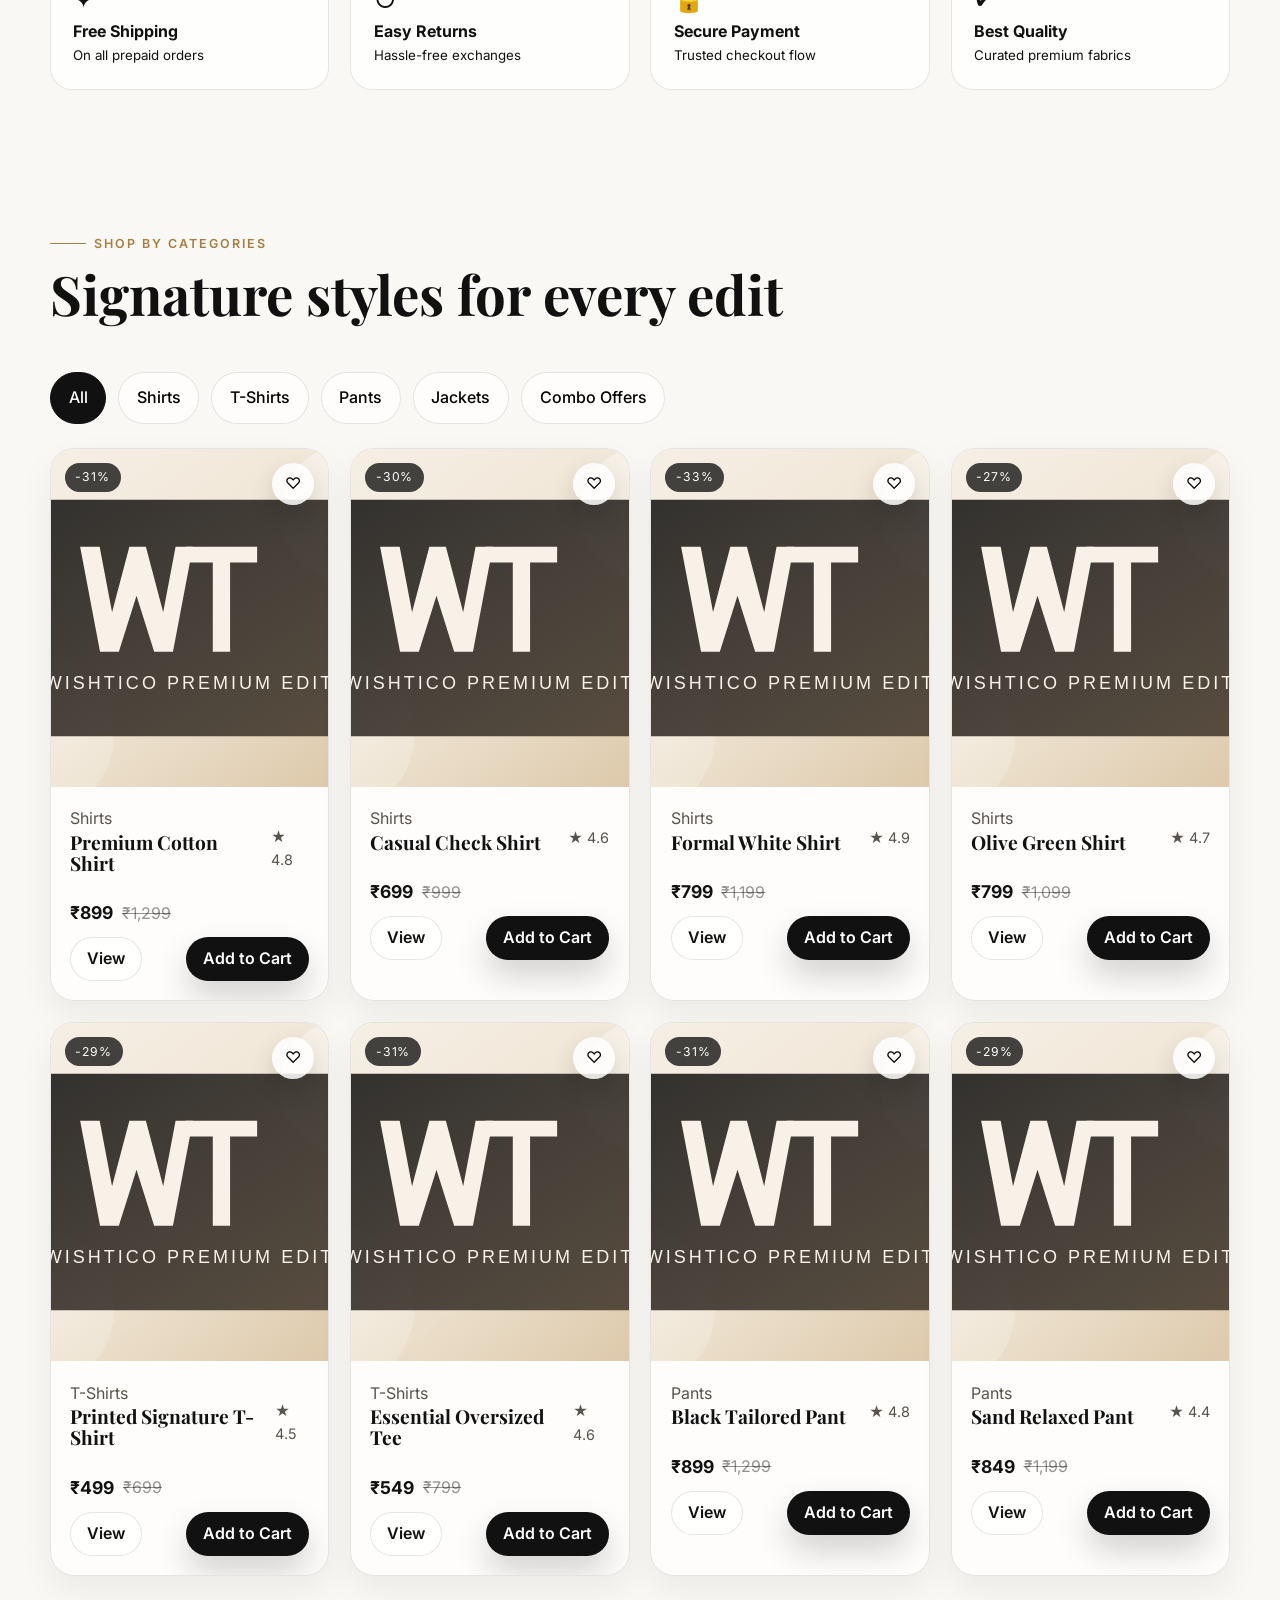
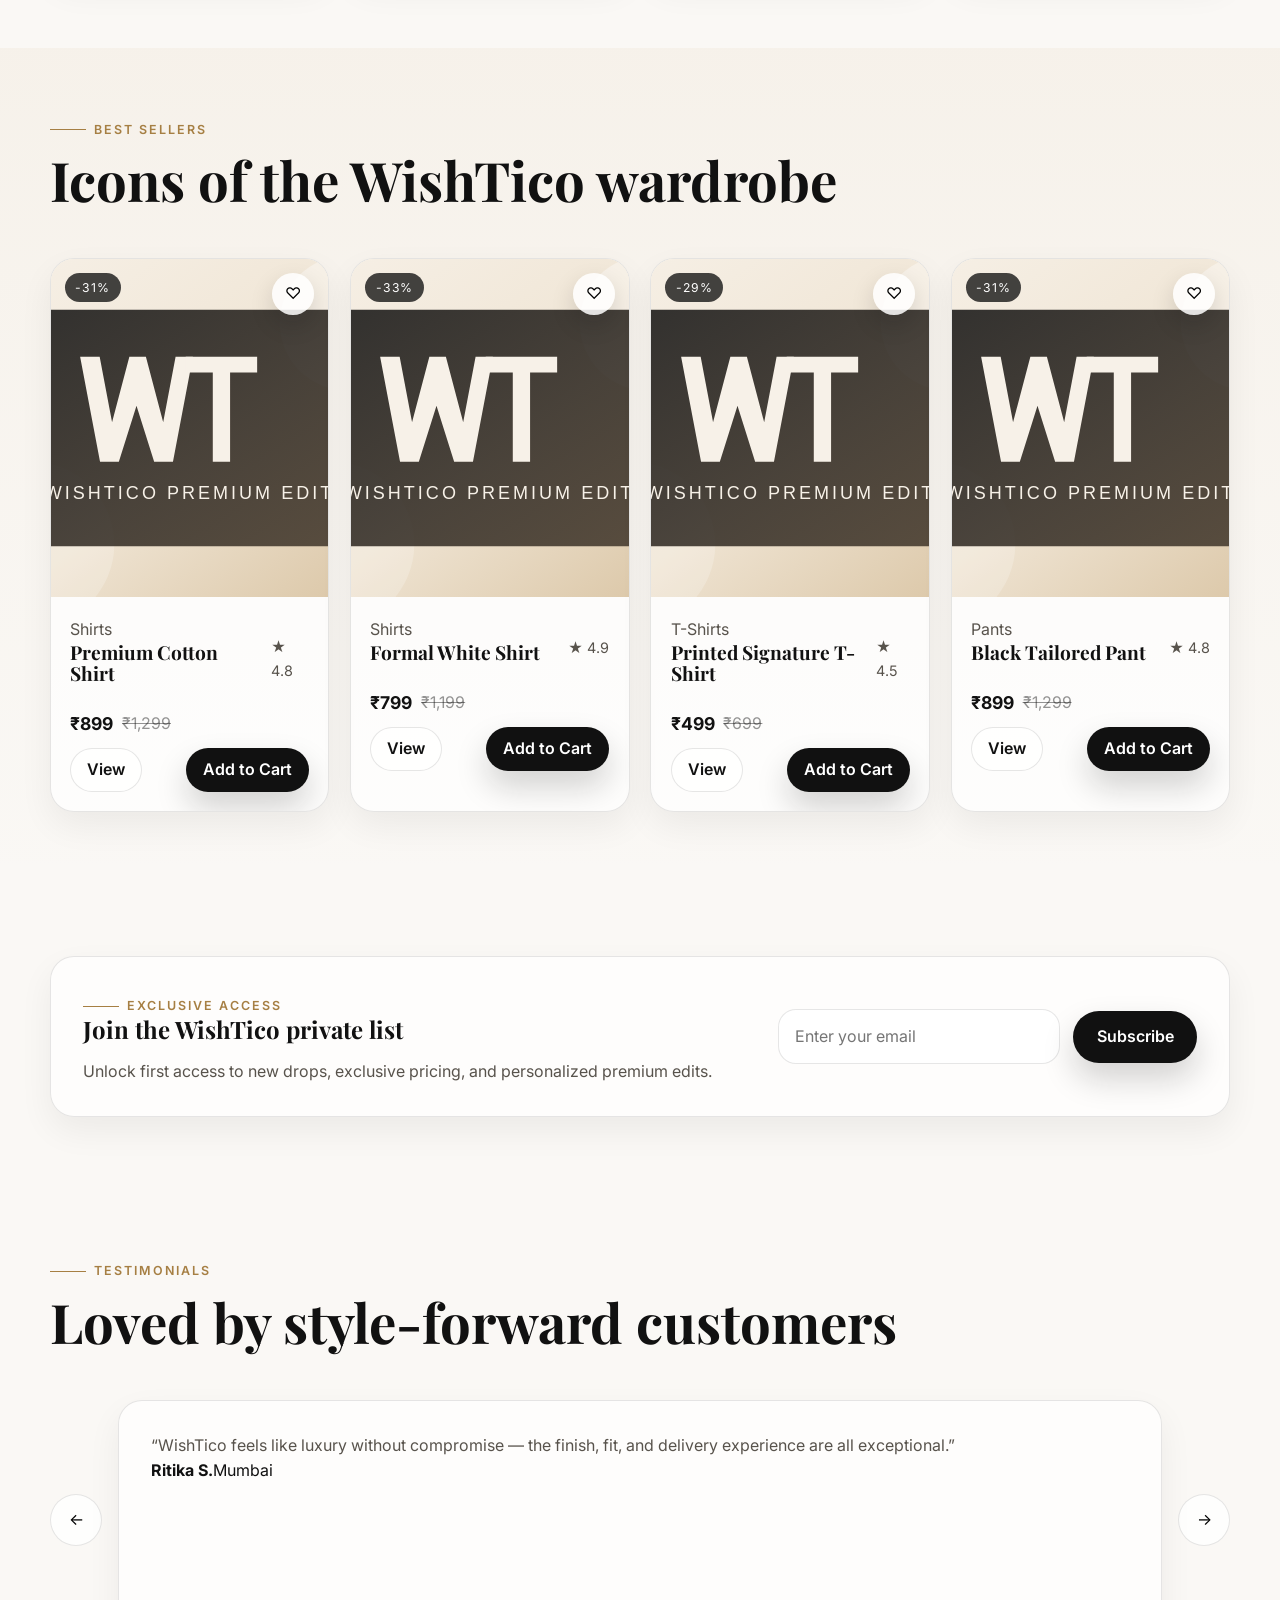
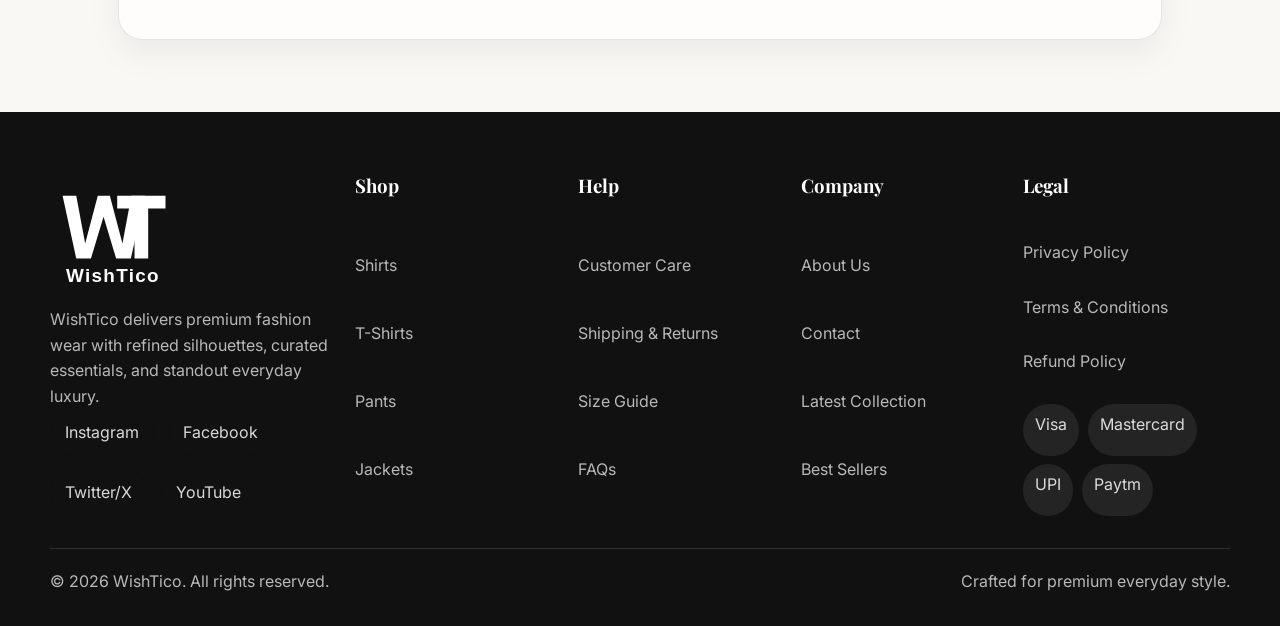
==== commit d674f281: "Polish WishTico asset resilience and review fixes Agent-Logs-Url: https://github.com/rootvix2026/wis" ====
--- a/index.html
+++ b/index.html
@@ -80,10 +80,10 @@
 
       <section class="trust-strip section-shell">
         <div class="container trust-strip__grid reveal">
-          <div class="trust-item"><span>✦</span><strong>Free Shipping</strong><small>On all prepaid orders</small></div>
-          <div class="trust-item"><span>↺</span><strong>Easy Returns</strong><small>Hassle-free exchanges</small></div>
+          <div class="trust-item"><span aria-hidden="true">✦</span><strong>Free Shipping</strong><small>On all prepaid orders</small></div>
+          <div class="trust-item"><span aria-hidden="true">↺</span><strong>Easy Returns</strong><small>Hassle-free exchanges</small></div>
           <div class="trust-item"><span aria-hidden="true">&#128274;</span><strong>Secure Payment</strong><small>Trusted checkout flow</small></div>
-          <div class="trust-item"><span>✔</span><strong>Best Quality</strong><small>Curated premium fabrics</small></div>
+          <div class="trust-item"><span aria-hidden="true">✔</span><strong>Best Quality</strong><small>Curated premium fabrics</small></div>
         </div>
       </section>
 
--- a/assets/css/style.css
+++ b/assets/css/style.css
@@ -16,7 +16,7 @@
 }
 * { box-sizing: border-box; }
 html { scroll-behavior: smooth; }
-body { margin: 0; font-family: 'Inter', sans-serif; background: var(--bg); color: var(--text); line-height: 1.6; opacity: 1; transition: opacity .35s ease, background-color .3s ease; }
+body { margin: 0; font-family: 'Inter', system-ui, sans-serif; background: var(--bg); color: var(--text); line-height: 1.6; opacity: 1; transition: opacity .35s ease, background-color .3s ease; }
 body.route-leaving { opacity: 0; }
 img { max-width: 100%; display: block; }
 a { color: inherit; text-decoration: none; }
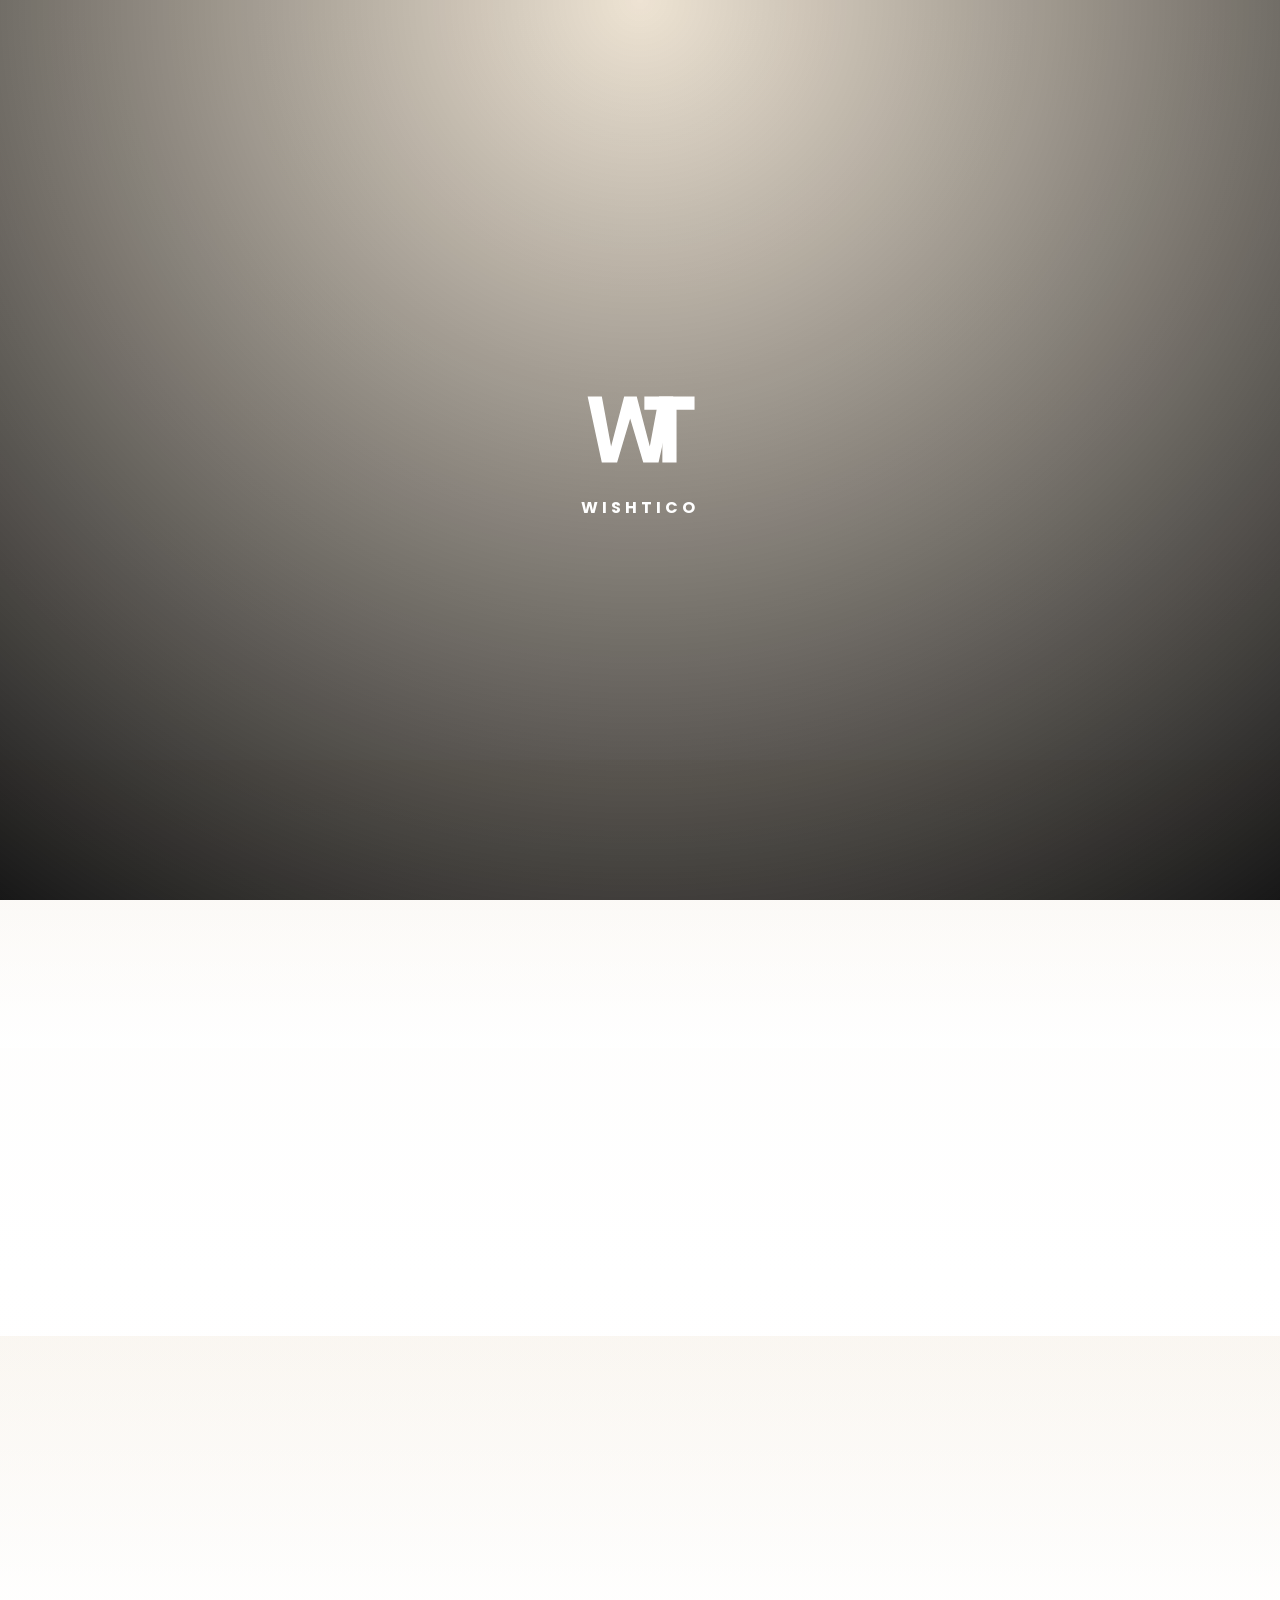
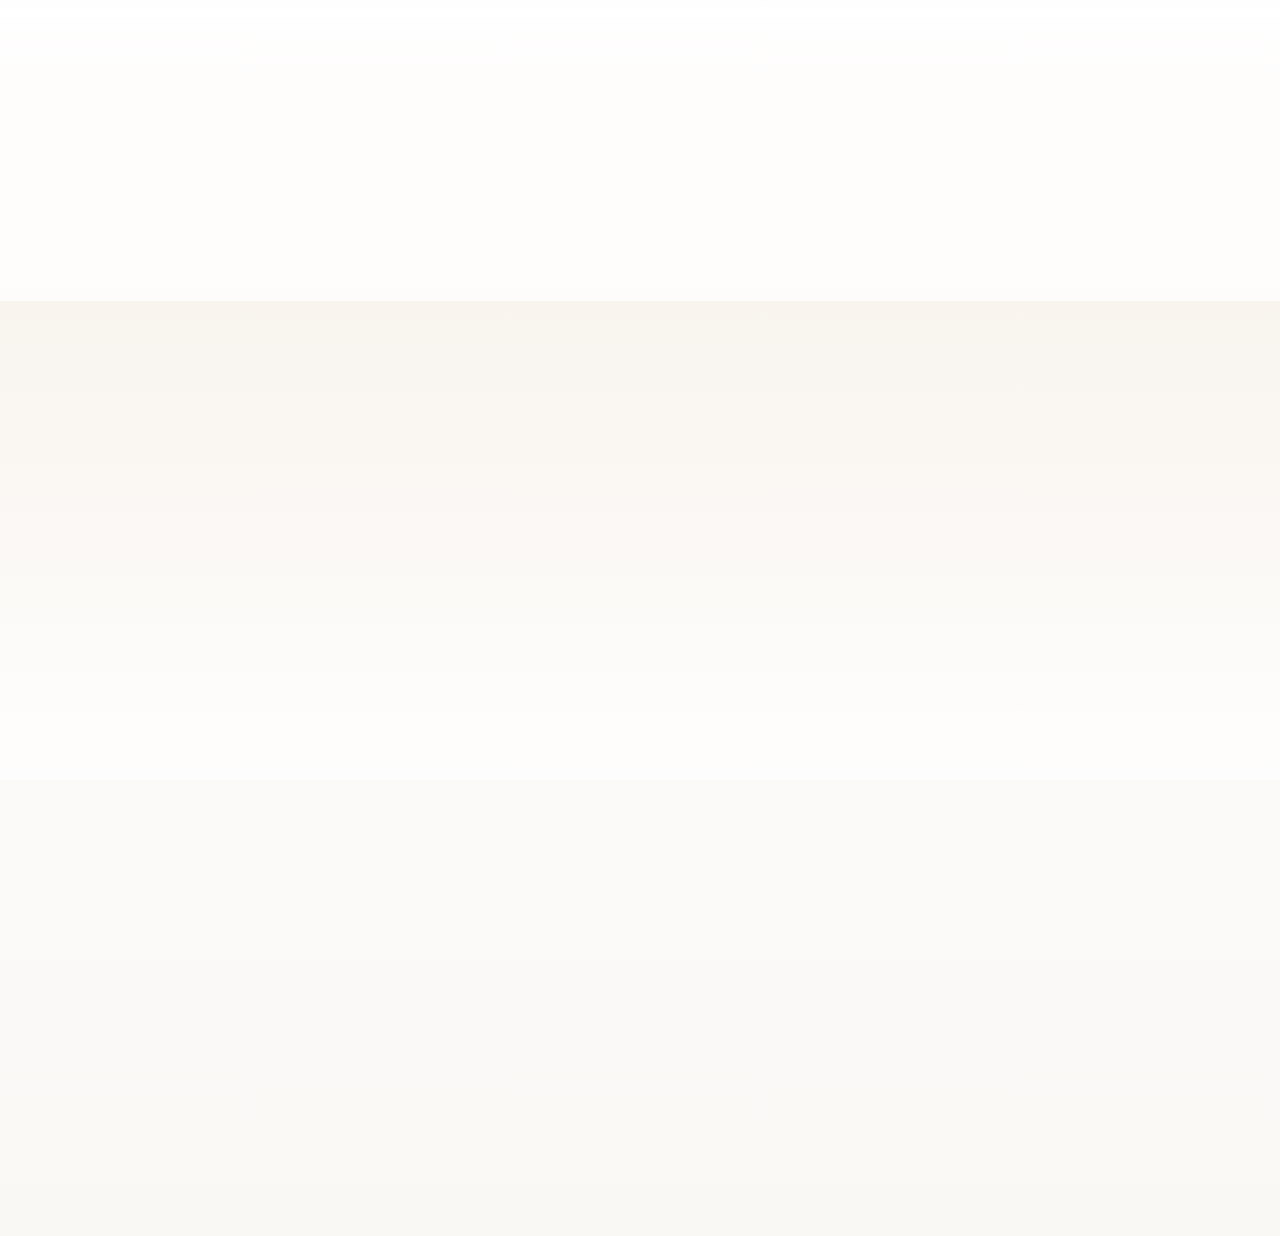
==== commit 28f8ba2a: "Build WishTico Firebase storefront and admin shell Agent-Logs-Url: https://github.com/rootvix2026/wi" ====
--- a/index.html
+++ b/index.html
@@ -3,132 +3,158 @@
   <head>
     <meta charset="UTF-8" />
     <meta name="viewport" content="width=device-width, initial-scale=1.0" />
-    <title>WishTico | Premium Fashion Wear</title>
-    <meta name="description" content="WishTico is a premium fashion wear destination with polished collections, exclusive offers, and refined essentials." />
+    <title>WISHTICO | Premium Fashion Wear</title>
+    <meta
+      name="description"
+      content="WISHTICO is a premium fashion clothing store with luxury modern styling, elevated essentials, and a refined shopping experience."
+    />
     <link rel="icon" type="image/svg+xml" href="assets/images/favicon.svg" />
     <link rel="preconnect" href="https://fonts.googleapis.com" />
     <link rel="preconnect" href="https://fonts.gstatic.com" crossorigin />
-    <link href="https://fonts.googleapis.com/css2?family=Inter:wght@400;500;600;700&family=Playfair+Display:wght@600;700&display=swap" rel="stylesheet" />
-    <link rel="stylesheet" href="assets/css/style.css" />
-    <link rel="stylesheet" href="assets/css/animations.css" />
-    <link rel="stylesheet" href="assets/css/splash.css" />
+    <link
+      href="https://fonts.googleapis.com/css2?family=Playfair+Display:wght@500;600;700;800&family=Poppins:wght@300;400;500;600;700&display=swap"
+      rel="stylesheet"
+    />
+    <link rel="stylesheet" href="style.css" />
   </head>
   <body data-page="home">
     <div class="splash-screen" id="splashScreen" aria-hidden="true">
-      <div class="splash-screen__inner">
-        <div class="splash-screen__logo" aria-label="WishTico logo">
-          <svg viewBox="0 0 220 180" role="img" aria-hidden="true">
-            <g class="splash-fill">
-              <path d="M14 30H40L57 121L81 30H104L128 121L145 30H171L144 150H116L92 70L68 150H40L14 30Z" />
-              <path d="M118 30H210V54H177V150H151V54H118V30Z" />
-            </g>
-            <g class="splash-outline">
-              <path d="M14 30H40L57 121L81 30H104L128 121L145 30H171L144 150H116L92 70L68 150H40L14 30Z" />
-              <path d="M118 30H210V54H177V150H151V54H118V30Z" />
-            </g>
-          </svg>
-        </div>
-        <p class="splash-screen__brand">WishTico</p>
-        <p class="splash-screen__tagline">Style That Defines You</p>
-        <div class="splash-screen__loader"><span></span></div>
+      <div class="splash-screen__brandmark">
+        <img src="assets/images/logo.svg" alt="WISHTICO WT monogram" />
+        <span>WISHTICO</span>
       </div>
     </div>
     <div data-site-header></div>
+    <div data-search-overlay></div>
     <main>
-      <section class="hero section-shell">
+      <section class="hero hero--home">
         <div class="container hero__grid">
           <div class="hero__content reveal">
-            <span class="eyebrow">Premium Fashion Wear</span>
+            <span class="eyebrow">Luxury modern fashion</span>
             <h1>Style That Defines You</h1>
-            <p>Discover elevated tailoring, luxe essentials, and statement layers curated for modern wardrobes that move with confidence.</p>
+            <p>
+              Discover premium everyday layers, statement silhouettes, and refined edits designed for confident wardrobes.
+            </p>
             <div class="hero__actions">
-              <a class="button button-primary magnetic" href="collections.html">Shop Now</a>
-              <a class="button button-secondary magnetic" href="#shop-by-category">Explore Collection</a>
+              <a class="button button-primary" href="collections.html">Shop Now</a>
+              <a class="button button-secondary" href="collections.html">Explore Collection</a>
             </div>
-            <div class="hero__highlights">
-              <div><strong data-counter="1200">0</strong><span>Luxury edits sold</span></div>
-              <div><strong data-counter="48">0</strong><span>Curated weekly drops</span></div>
+            <div class="hero__metrics glass-card">
+              <div><strong>12K+</strong><span>premium customers</span></div>
+              <div><strong>48 hrs</strong><span>dispatch on prepaid</span></div>
+              <div><strong>4.9★</strong><span>style reviews</span></div>
             </div>
           </div>
-          <div class="hero__media reveal" data-parallax>
-            <figure class="hero-card hero-card--primary">
-              <img src="https://images.unsplash.com/photo-1515886657613-9f3515b0c78f?auto=format&fit=crop&w=900&q=80" alt="Model wearing premium WishTico fashion" />
+          <div class="hero__visual reveal">
+            <div class="hero__blob hero__blob--gold"></div>
+            <div class="hero__blob hero__blob--beige"></div>
+            <figure class="hero__image hero__image--main floating-card">
+              <img
+                src="https://images.unsplash.com/photo-1515886657613-9f3515b0c78f?auto=format&fit=crop&w=1200&q=80"
+                alt="Premium model wearing WISHTICO clothing"
+              />
             </figure>
-            <figure class="hero-card hero-card--accent">
-              <img src="https://images.unsplash.com/photo-1529139574466-a303027c1d8b?auto=format&fit=crop&w=700&q=80" alt="WishTico premium seasonal edit" />
+            <figure class="hero__image hero__image--accent floating-card floating-card--delay">
+              <img
+                src="https://images.unsplash.com/photo-1529139574466-a303027c1d8b?auto=format&fit=crop&w=900&q=80"
+                alt="WISHTICO premium seasonal edit"
+              />
             </figure>
-            <div class="floating-note glass-panel"><span>New Drop</span><strong>Monochrome Luxe</strong></div>
+            <div class="hero__note glass-card">
+              <span>New drop</span>
+              <strong>Monochrome Luxe 2026</strong>
+            </div>
           </div>
         </div>
       </section>
 
-      <section class="category-rail section-shell">
+      <section class="section section--muted" id="featured-collections-section">
         <div class="container">
-          <div class="section-heading reveal">
-            <span class="eyebrow">Featured Categories</span>
-            <h2>Built for every premium look</h2>
+          <div class="section-head reveal">
+            <span class="eyebrow">Featured collections</span>
+            <h2>Curated for the premium street wardrobe</h2>
           </div>
-          <div class="category-grid">
-            <article class="category-card reveal"><img src="https://images.unsplash.com/photo-1602810316498-ab67cf68c8e1?auto=format&fit=crop&w=800&q=80" alt="Premium shirts" /><div class="category-card__content"><h3>Shirts</h3><a href="collections.html?category=Shirts">View All</a></div></article>
-            <article class="category-card reveal"><img src="https://images.unsplash.com/photo-1521572267360-ee0c2909d518?auto=format&fit=crop&w=800&q=80" alt="Premium t-shirts" /><div class="category-card__content"><h3>T-Shirts</h3><a href="collections.html?category=T-Shirts">View All</a></div></article>
-            <article class="category-card reveal"><img src="https://images.unsplash.com/photo-1506629905607-24339d0bb38b?auto=format&fit=crop&w=800&q=80" alt="Premium pants" /><div class="category-card__content"><h3>Pants</h3><a href="collections.html?category=Pants">View All</a></div></article>
-            <article class="category-card reveal"><img src="https://images.unsplash.com/photo-1483985988355-763728e1935b?auto=format&fit=crop&w=800&q=80" alt="Combo offers" /><div class="category-card__content"><h3>Combo Offers</h3><a href="collections.html?category=Combo%20Offers">View All</a></div></article>
-            <article class="category-card reveal"><img src="https://images.unsplash.com/photo-1523398002811-999ca8dec234?auto=format&fit=crop&w=800&q=80" alt="Premium jackets" /><div class="category-card__content"><h3>Jackets</h3><a href="collections.html?category=Jackets">View All</a></div></article>
+          <div class="collection-cards" id="featured-collections"></div>
+        </div>
+      </section>
+
+      <section class="section">
+        <div class="container">
+          <div class="section-head reveal">
+            <span class="eyebrow">Trending now</span>
+            <h2>Best-selling fashion edits</h2>
+          </div>
+          <div class="product-grid" id="trending-products"></div>
+        </div>
+      </section>
+
+      <section class="section section--muted">
+        <div class="container">
+          <div class="section-head reveal inline-head">
+            <div>
+              <span class="eyebrow">Combo offers</span>
+              <h2>Sharper value, richer styling</h2>
+            </div>
+            <a class="text-link" href="collections.html?category=Combo%20Offers">View all offers</a>
+          </div>
+          <div class="product-grid" id="combo-products"></div>
+        </div>
+      </section>
+
+      <section class="section">
+        <div class="container">
+          <div class="section-head reveal inline-head">
+            <div>
+              <span class="eyebrow">Customer reviews</span>
+              <h2>What our community is saying</h2>
+            </div>
+            <a class="text-link" href="reviews.html">Read all reviews</a>
+          </div>
+          <div class="review-grid" id="home-reviews"></div>
+        </div>
+      </section>
+
+      <section class="section section--muted">
+        <div class="container">
+          <div class="section-head reveal">
+            <span class="eyebrow">Instagram gallery</span>
+            <h2>Styled in real life</h2>
+          </div>
+          <div class="instagram-grid">
+            <article class="instagram-card reveal"><img src="https://images.unsplash.com/photo-1496747611176-843222e1e57c?auto=format&fit=crop&w=800&q=80" alt="Fashion gallery 1" /><span>@wishtico</span></article>
+            <article class="instagram-card reveal"><img src="https://images.unsplash.com/photo-1521572267360-ee0c2909d518?auto=format&fit=crop&w=800&q=80" alt="Fashion gallery 2" /><span>@wishtico</span></article>
+            <article class="instagram-card reveal"><img src="https://images.unsplash.com/photo-1503342217505-b0a15ec3261c?auto=format&fit=crop&w=800&q=80" alt="Fashion gallery 3" /><span>@wishtico</span></article>
+            <article class="instagram-card reveal"><img src="https://images.unsplash.com/photo-1483985988355-763728e1935b?auto=format&fit=crop&w=800&q=80" alt="Fashion gallery 4" /><span>@wishtico</span></article>
+            <article class="instagram-card reveal"><img src="https://images.unsplash.com/photo-1506629905607-24339d0bb38b?auto=format&fit=crop&w=800&q=80" alt="Fashion gallery 5" /><span>@wishtico</span></article>
+            <article class="instagram-card reveal"><img src="https://images.unsplash.com/photo-1523398002811-999ca8dec234?auto=format&fit=crop&w=800&q=80" alt="Fashion gallery 6" /><span>@wishtico</span></article>
           </div>
         </div>
       </section>
 
-      <section class="trust-strip section-shell">
-        <div class="container trust-strip__grid reveal">
-          <div class="trust-item"><span aria-hidden="true">✦</span><strong>Free Shipping</strong><small>On all prepaid orders</small></div>
-          <div class="trust-item"><span aria-hidden="true">↺</span><strong>Easy Returns</strong><small>Hassle-free exchanges</small></div>
-          <div class="trust-item"><span aria-hidden="true">&#128274;</span><strong>Secure Payment</strong><small>Trusted checkout flow</small></div>
-          <div class="trust-item"><span aria-hidden="true">✔</span><strong>Best Quality</strong><small>Curated premium fabrics</small></div>
-        </div>
-      </section>
-
-      <section class="products-showcase section-shell" id="shop-by-category">
-        <div class="container">
-          <div class="section-heading reveal"><span class="eyebrow">Shop By Categories</span><h2>Signature styles for every edit</h2></div>
-          <div class="filter-tabs reveal" id="home-category-tabs"></div>
-          <div class="product-grid" id="home-product-grid"></div>
-        </div>
-      </section>
-
-      <section class="products-showcase section-shell section-shell--muted" id="featured-products">
-        <div class="container">
-          <div class="section-heading reveal"><span class="eyebrow">Best Sellers</span><h2>Icons of the WishTico wardrobe</h2></div>
-          <div class="product-grid" id="featured-product-grid"></div>
-        </div>
-      </section>
-
-      <section class="newsletter-band section-shell">
-        <div class="container newsletter-band__card reveal">
-          <div><span class="eyebrow">Exclusive Access</span><h2>Join the WishTico private list</h2><p>Unlock first access to new drops, exclusive pricing, and personalized premium edits.</p></div>
-          <form class="newsletter-form" id="newsletter-form"><label class="sr-only" for="newsletter-email">Email Address</label><input id="newsletter-email" type="email" placeholder="Enter your email" required /><button class="button button-primary" type="submit">Subscribe</button></form>
-        </div>
-      </section>
-
-      <section class="testimonials section-shell">
-        <div class="container">
-          <div class="section-heading reveal"><span class="eyebrow">Testimonials</span><h2>Loved by style-forward customers</h2></div>
-          <div class="testimonial-slider reveal" data-testimonial-slider>
-            <button class="slider-arrow" type="button" data-slider-prev aria-label="Previous testimonial">←</button>
-            <div class="testimonial-slider__track">
-              <article class="testimonial-card is-active" data-testimonial><p>“WishTico feels like luxury without compromise — the finish, fit, and delivery experience are all exceptional.”</p><strong>Ritika S.</strong><span>Mumbai</span></article>
-              <article class="testimonial-card" data-testimonial><p>“The premium shirts and jackets look tailored straight out of the box. My go-to brand for polished everyday wear.”</p><strong>Arjun P.</strong><span>Bengaluru</span></article>
-              <article class="testimonial-card" data-testimonial><p>“From the packaging to the fabric quality, WishTico delivers a refined experience that genuinely feels elevated.”</p><strong>Neha K.</strong><span>Delhi</span></article>
-            </div>
-            <button class="slider-arrow" type="button" data-slider-next aria-label="Next testimonial">→</button>
-          </div>
+      <section class="section">
+        <div class="container info-grid">
+          <article class="info-card reveal" id="about">
+            <span class="eyebrow">About</span>
+            <h2>Designed for elevated everyday dressing</h2>
+            <p>
+              WISHTICO blends premium tailoring, wearable streetwear confidence, and thoughtful modern essentials for a luxury yet accessible wardrobe.
+            </p>
+          </article>
+          <article class="info-card reveal" id="help">
+            <span class="eyebrow">Help</span>
+            <h2>Need support?</h2>
+            <p>Email care@wishtico.com, use the live cart support links, or review delivery tracking after checkout.</p>
+          </article>
+          <article class="info-card reveal" id="contact">
+            <span class="eyebrow">Contact</span>
+            <h2>Talk to our style team</h2>
+            <p>Call +91 98765 43210 or message us for sizing help, order updates, and premium shopping assistance.</p>
+          </article>
         </div>
       </section>
     </main>
     <div data-cart-drawer></div>
     <div data-site-footer></div>
-    <script src="assets/js/main.js" defer></script>
-    <script src="assets/js/splash.js" defer></script>
-    <script src="assets/js/cart.js" defer></script>
-    <script src="assets/js/products.js" defer></script>
+    <script type="module" src="script.js"></script>
   </body>
 </html>
--- a/style.css
+++ b/style.css
@@ -0,0 +1,402 @@
+:root {
+  --white: #ffffff;
+  --ivory: #faf8f5;
+  --black: #0e0e0e;
+  --gold: #c9a36a;
+  --beige: #e8ddcb;
+  --gray: #e5e5e5;
+  --text-soft: #66615a;
+  --border: rgba(14, 14, 14, 0.1);
+  --shadow-soft: 0 16px 50px rgba(14, 14, 14, 0.08);
+  --shadow-strong: 0 24px 80px rgba(14, 14, 14, 0.16);
+  --radius-lg: 28px;
+  --radius-md: 18px;
+  --radius-sm: 14px;
+  --container: min(1280px, calc(100vw - 2rem));
+  --transition: 0.35s ease;
+}
+
+* { box-sizing: border-box; }
+html { scroll-behavior: smooth; }
+body {
+  margin: 0;
+  font-family: 'Poppins', sans-serif;
+  background: linear-gradient(180deg, var(--ivory), #fff 45%, var(--ivory));
+  color: var(--black);
+  min-height: 100vh;
+}
+img { max-width: 100%; display: block; }
+a { color: inherit; text-decoration: none; }
+button, input, textarea, select { font: inherit; }
+button { cursor: pointer; }
+textarea { resize: vertical; }
+main { overflow: clip; }
+.container { width: var(--container); margin-inline: auto; }
+.section { padding: 5rem 0; }
+.section--compact { padding-top: 2rem; }
+.section--muted { background: linear-gradient(180deg, rgba(201, 163, 106, 0.09), rgba(255,255,255,0.7)); }
+.reveal { opacity: 0; transform: translateY(24px); transition: opacity 0.7s ease, transform 0.7s ease; }
+.reveal.is-visible { opacity: 1; transform: translateY(0); }
+.eyebrow { display: inline-flex; align-items: center; gap: 0.75rem; font-size: 0.76rem; letter-spacing: 0.2em; text-transform: uppercase; color: #8b6b44; font-weight: 600; }
+.eyebrow::before { content: ''; width: 44px; height: 1px; background: currentColor; }
+.section-head { display: grid; gap: 0.9rem; margin-bottom: 2rem; }
+.section-head h2, .page-hero h1, .hero__content h1, .auth-card h1, .admin-topbar h1 { font-family: 'Playfair Display', serif; line-height: 1.05; margin: 0; }
+.section-head h2 { font-size: clamp(2.1rem, 5vw, 3.8rem); }
+p { color: var(--text-soft); margin: 0; }
+.breadcrumb { color: var(--text-soft); margin-bottom: 1rem; }
+.inline-head { display: flex; align-items: end; justify-content: space-between; gap: 1rem; flex-wrap: wrap; }
+.glass-card, .filter-card, .summary-card, .review-form-card, .checkout-card, .auth-card, .info-card, .admin-card, .mini-card {
+  background: rgba(255,255,255,0.72);
+  border: 1px solid rgba(255,255,255,0.55);
+  backdrop-filter: blur(22px);
+  box-shadow: var(--shadow-soft);
+}
+
+/* Buttons */
+.button {
+  position: relative;
+  overflow: hidden;
+  display: inline-flex;
+  align-items: center;
+  justify-content: center;
+  min-height: 52px;
+  padding: 0 1.35rem;
+  border-radius: 999px;
+  border: 1px solid transparent;
+  font-weight: 600;
+  transition: transform var(--transition), background var(--transition), color var(--transition), border-color var(--transition), box-shadow var(--transition);
+}
+.button:hover { transform: translateY(-2px); }
+.button-primary { background: var(--black); color: var(--white); box-shadow: 0 16px 32px rgba(14, 14, 14, 0.18); }
+.button-secondary { border-color: var(--border); background: rgba(255,255,255,0.78); color: var(--black); }
+.button-block { width: 100%; }
+.button-group { display: flex; gap: 1rem; flex-wrap: wrap; }
+.button-group--stack { flex-direction: column; }
+.text-link, .button-reset { color: #8b6b44; background: none; border: none; padding: 0; font-weight: 600; }
+button:focus-visible, a:focus-visible, input:focus-visible, textarea:focus-visible, select:focus-visible { outline: 2px solid var(--gold); outline-offset: 2px; }
+
+/* Header */
+.announcement-bar { background: var(--black); color: var(--white); text-align: center; padding: 0.75rem 1rem; font-size: 0.78rem; letter-spacing: 0.12em; text-transform: uppercase; }
+.site-header { position: sticky; top: 0; z-index: 40; }
+.site-header__bar { transition: background var(--transition), box-shadow var(--transition), backdrop-filter var(--transition); }
+.site-header.is-scrolled .site-header__bar { background: rgba(250,248,245,0.72); backdrop-filter: blur(18px); box-shadow: 0 18px 40px rgba(14,14,14,0.08); }
+.site-header__row { min-height: 88px; display: flex; align-items: center; justify-content: space-between; gap: 1rem; }
+.brand-lockup img { width: 136px; }
+.desktop-nav, .utility-links, .icon-actions, .social-row, .payment-badges, .footer-newsletter, .review-card__head, .review-card__foot, .rating-row, .trust-row, .price-row, .catalog-toolbar, .cart-item__head, .cart-item__foot, .cart-drawer__head, .cart-drawer__footer, .stepper, .admin-topbar, .admin-modal__head, .table-actions { display: flex; align-items: center; }
+.desktop-nav { gap: 1.35rem; }
+.nav-link, .utility-link { position: relative; font-size: 0.95rem; }
+.nav-link.is-active { color: #8b6b44; }
+.header-utilities { display: flex; align-items: center; gap: 1rem; }
+.utility-links { gap: 0.85rem; flex-wrap: wrap; justify-content: flex-end; }
+.icon-actions { gap: 0.65rem; }
+.icon-button, .close-button, .wishlist-button {
+  width: 44px;
+  height: 44px;
+  border-radius: 50%;
+  border: 1px solid var(--border);
+  background: rgba(255,255,255,0.82);
+  display: inline-flex;
+  align-items: center;
+  justify-content: center;
+  position: relative;
+}
+.icon-button svg, .wishlist-button svg { width: 19px; height: 19px; }
+.cart-badge {
+  position: absolute;
+  top: 3px;
+  right: 3px;
+  min-width: 18px;
+  height: 18px;
+  padding: 0 0.25rem;
+  border-radius: 999px;
+  background: var(--gold);
+  color: var(--black);
+  font-size: 0.68rem;
+  display: grid;
+  place-items: center;
+}
+.mobile-only { display: none; }
+.account-menu { position: relative; }
+.account-menu__toggle { border: 1px solid var(--border); background: rgba(255,255,255,0.8); padding: 0.7rem 1rem; border-radius: 999px; font-weight: 600; }
+.account-menu__panel { position: absolute; top: calc(100% + 0.7rem); right: 0; min-width: 180px; display: none; padding: 0.6rem; border-radius: 18px; background: rgba(255,255,255,0.96); box-shadow: var(--shadow-soft); border: 1px solid var(--border); }
+.account-menu.is-open .account-menu__panel { display: grid; gap: 0.4rem; }
+.account-menu__panel a, .account-menu__panel button { border: 0; background: none; text-align: left; padding: 0.65rem 0.75rem; border-radius: 12px; }
+.account-menu__panel a:hover, .account-menu__panel button:hover { background: rgba(201, 163, 106, 0.12); }
+.mobile-panel, .cart-drawer, .search-overlay { position: fixed; inset: 0; pointer-events: none; z-index: 70; }
+.mobile-panel.is-open, .cart-drawer.is-open, .search-overlay.is-open { pointer-events: auto; }
+.mobile-panel__backdrop, .cart-drawer__backdrop, .search-overlay__backdrop { position: absolute; inset: 0; background: rgba(14, 14, 14, 0.5); opacity: 0; transition: opacity var(--transition); }
+.mobile-panel__sheet, .cart-drawer__panel, .search-overlay__panel {
+  position: absolute;
+  background: rgba(255,255,255,0.94);
+  backdrop-filter: blur(20px);
+  box-shadow: var(--shadow-strong);
+  transition: transform var(--transition);
+}
+.mobile-panel.is-open .mobile-panel__backdrop, .cart-drawer.is-open .cart-drawer__backdrop, .search-overlay.is-open .search-overlay__backdrop { opacity: 1; }
+.mobile-panel__sheet { inset: 0 auto 0 0; width: min(360px, 92vw); padding: 1.5rem; transform: translateX(-102%); }
+.mobile-panel.is-open .mobile-panel__sheet { transform: translateX(0); }
+.mobile-panel__head { display: flex; align-items: center; justify-content: space-between; gap: 1rem; margin-bottom: 1.2rem; }
+.mobile-panel__head img { width: 120px; }
+.mobile-nav, .mobile-actions { display: grid; gap: 1rem; }
+.cart-drawer__panel { inset: 0 0 0 auto; width: min(420px, 96vw); padding: 1.5rem; transform: translateX(102%); display: flex; flex-direction: column; gap: 1rem; }
+.cart-drawer.is-open .cart-drawer__panel { transform: translateX(0); }
+.cart-drawer__footer { margin-top: auto; justify-content: space-between; gap: 1rem; }
+.search-overlay__panel { inset: 6vh 50% auto auto; transform: translate(50%, -20px); width: min(720px, calc(100vw - 2rem)); padding: 1.5rem; border-radius: var(--radius-lg); }
+.search-overlay.is-open .search-overlay__panel { transform: translate(50%, 0); }
+.search-overlay__head { display: flex; align-items: center; justify-content: space-between; gap: 1rem; margin-bottom: 1rem; }
+.search-results { display: grid; gap: 0.8rem; margin-top: 1rem; }
+.search-item { display: grid; grid-template-columns: 70px 1fr; gap: 1rem; padding: 0.75rem; border-radius: var(--radius-md); background: rgba(250,248,245,0.9); }
+.search-item img { width: 70px; height: 84px; object-fit: cover; border-radius: 12px; }
+.empty-copy { padding: 1rem 0; }
+
+/* Splash */
+.splash-screen {
+  position: fixed;
+  inset: 0;
+  z-index: 120;
+  display: grid;
+  place-items: center;
+  background: radial-gradient(circle at top, rgba(201,163,106,0.24), rgba(14,14,14,0.96));
+  transition: opacity 0.7s ease, visibility 0.7s ease;
+}
+.splash-screen.is-hidden { opacity: 0; visibility: hidden; }
+.splash-screen__brandmark { display: grid; justify-items: center; gap: 1rem; color: var(--white); letter-spacing: 0.25em; text-transform: uppercase; font-weight: 700; }
+.splash-screen__brandmark img { width: 120px; animation: pulse 1.6s ease-in-out infinite; filter: brightness(0) invert(1); }
+@keyframes pulse { 50% { transform: translateY(-8px) scale(1.04); } }
+
+/* Hero */
+.hero { padding: 3.5rem 0 4rem; }
+.hero__grid, .catalog-layout, .cart-layout, .checkout-layout, .review-layout, .form-grid--two, .product-layout, .info-grid, .admin-grid { display: grid; gap: 2rem; }
+.hero__grid { grid-template-columns: 1fr 1fr; align-items: center; }
+.hero__content h1 { font-size: clamp(3rem, 7vw, 6rem); max-width: 10ch; }
+.hero__content p { margin-top: 1.2rem; font-size: 1.05rem; max-width: 54ch; }
+.hero__actions { display: flex; flex-wrap: wrap; gap: 1rem; margin: 2rem 0; }
+.hero__visual { min-height: 640px; position: relative; }
+.hero__blob { position: absolute; border-radius: 50%; filter: blur(10px); }
+.hero__blob--gold { width: 260px; height: 260px; background: rgba(201,163,106,0.3); top: 4%; left: 4%; animation: float 6s ease-in-out infinite; }
+.hero__blob--beige { width: 180px; height: 180px; background: rgba(232,221,203,0.8); right: 8%; bottom: 20%; animation: float 5s ease-in-out infinite reverse; }
+.hero__image { position: absolute; overflow: hidden; border-radius: 32px; box-shadow: var(--shadow-strong); }
+.hero__image img { width: 100%; height: 100%; object-fit: cover; }
+.hero__image--main { inset: 0 6% 14% 10%; }
+.hero__image--accent { width: 260px; height: 320px; right: 0; bottom: 0; }
+.hero__note { position: absolute; left: 0; bottom: 18%; padding: 1rem 1.2rem; border-radius: 20px; }
+.hero__note span { display: block; font-size: 0.76rem; letter-spacing: 0.16em; text-transform: uppercase; color: #8b6b44; }
+.hero__metrics { padding: 1rem; border-radius: 24px; display: grid; grid-template-columns: repeat(3, minmax(0, 1fr)); gap: 1rem; max-width: 540px; }
+.hero__metrics strong { display: block; font-family: 'Playfair Display', serif; font-size: 1.45rem; }
+.floating-card { animation: float 5.5s ease-in-out infinite; }
+.floating-card--delay { animation-delay: 0.8s; }
+@keyframes float { 50% { transform: translateY(-10px); } }
+.page-hero { padding: 3rem 0 1rem; }
+.page-hero--compact h1 { font-size: clamp(2.3rem, 4vw, 4rem); margin-bottom: 0.7rem; }
+
+/* Cards and grids */
+.collection-cards, .product-grid, .review-grid, .instagram-grid, .footer-grid, .stats-grid, .settings-grid { display: grid; gap: 1.3rem; }
+.collection-cards { grid-template-columns: repeat(6, minmax(0, 1fr)); }
+.collection-card, .instagram-card, .product-card, .review-card { position: relative; overflow: hidden; border-radius: 22px; background: rgba(255,255,255,0.75); box-shadow: var(--shadow-soft); border: 1px solid var(--border); }
+.collection-card { min-height: 310px; }
+.collection-card img, .instagram-card img { position: absolute; inset: 0; width: 100%; height: 100%; object-fit: cover; transition: transform 0.55s ease; }
+.collection-card:hover img, .instagram-card:hover img { transform: scale(1.08); }
+.collection-card__overlay, .instagram-card span { position: absolute; inset: auto 0 0; padding: 1.25rem; z-index: 1; color: var(--white); background: linear-gradient(180deg, transparent, rgba(14,14,14,0.8)); }
+.collection-card__overlay h3 { font-family: 'Playfair Display', serif; font-size: 1.5rem; margin: 0 0 0.35rem; }
+.product-grid { grid-template-columns: repeat(4, minmax(0, 1fr)); }
+.product-card__media { aspect-ratio: 0.82; position: relative; background: #f4f0eb; overflow: hidden; }
+.product-card__media img { position: absolute; inset: 0; width: 100%; height: 100%; object-fit: cover; transition: transform 0.45s ease, opacity 0.45s ease; }
+.product-card__media img:last-of-type { opacity: 0; }
+.product-card:hover .product-card__media img:first-of-type { transform: scale(1.04); }
+.product-card:hover .product-card__media img:last-of-type { opacity: 1; }
+.product-card__overlay { position: absolute; inset: auto 1rem 1rem; opacity: 0; transform: translateY(14px); transition: opacity var(--transition), transform var(--transition); }
+.product-card:hover .product-card__overlay { opacity: 1; transform: translateY(0); }
+.discount-badge { position: absolute; top: 1rem; left: 1rem; z-index: 1; padding: 0.45rem 0.75rem; border-radius: 999px; background: rgba(14,14,14,0.78); color: var(--white); font-size: 0.75rem; }
+.wishlist-button { position: absolute; top: 1rem; right: 1rem; z-index: 1; }
+.wishlist-button.is-active { background: rgba(201,163,106,0.24); color: #8b6b44; }
+.product-card__body { padding: 1.2rem; display: grid; gap: 0.7rem; }
+.product-card__body h3 { margin: 0; font-family: 'Playfair Display', serif; font-size: 1.3rem; }
+.product-card__meta, .review-card__foot span, .review-card__head span, .cart-item__head span { color: var(--text-soft); font-size: 0.92rem; }
+.product-card__footer { display: flex; align-items: center; justify-content: space-between; gap: 1rem; font-size: 0.9rem; color: var(--text-soft); }
+.review-grid { grid-template-columns: repeat(3, minmax(0, 1fr)); }
+.review-card { padding: 1.5rem; display: grid; gap: 1rem; }
+.review-card__head { gap: 0.9rem; }
+.review-card__foot { justify-content: space-between; gap: 1rem; flex-wrap: wrap; }
+.avatar { width: 50px; height: 50px; border-radius: 50%; display: grid; place-items: center; background: rgba(201,163,106,0.18); font-weight: 700; }
+.instagram-grid { grid-template-columns: repeat(6, minmax(0, 1fr)); }
+.instagram-card { aspect-ratio: 1; }
+.info-grid { grid-template-columns: repeat(3, minmax(0, 1fr)); }
+.info-card { padding: 1.8rem; border-radius: var(--radius-lg); }
+
+/* Filters and forms */
+.catalog-layout { grid-template-columns: 300px minmax(0, 1fr); }
+.filter-card, .summary-card, .review-form-card, .checkout-card, .auth-card, .admin-card, .mini-card { padding: 1.5rem; border-radius: var(--radius-lg); }
+.filter-card { position: sticky; top: 112px; display: grid; gap: 1.25rem; }
+.filter-block, .coupon-box, .field, .form-grid, .checkout-card__section, .admin-inline-form { display: grid; gap: 0.7rem; }
+.filter-option, .chip, .tab-button { width: 100%; border: 1px solid var(--border); background: rgba(255,255,255,0.82); border-radius: 999px; padding: 0.8rem 1rem; display: flex; justify-content: space-between; gap: 1rem; }
+.filter-option.is-active, .chip.is-active, .tab-button.is-active { background: var(--black); color: var(--white); border-color: var(--black); }
+.filter-stack, .chip-group, .swatch-group, .pagination { display: flex; flex-wrap: wrap; gap: 0.75rem; }
+.swatch { width: 34px; height: 34px; border-radius: 50%; border: 2px solid transparent; background: var(--swatch); box-shadow: inset 0 0 0 1px rgba(0,0,0,0.1); }
+.swatch.is-active { border-color: var(--black); }
+.range-output { color: var(--text-soft); font-size: 0.9rem; }
+.select-field, .radio-card { display: grid; gap: 0.45rem; }
+.field span, .select-field span { font-size: 0.92rem; font-weight: 600; }
+.field input, .field textarea, .field select, .newsletter-form input, .coupon-row input, #price-range {
+  width: 100%;
+  min-height: 52px;
+  border-radius: 16px;
+  border: 1px solid var(--border);
+  background: rgba(255,255,255,0.92);
+  padding: 0.9rem 1rem;
+}
+.field textarea { min-height: 130px; }
+.form-grid--two { grid-template-columns: repeat(2, minmax(0, 1fr)); }
+.field--full { grid-column: 1 / -1; }
+.password-field { position: relative; }
+.password-toggle { position: absolute; right: 1rem; top: 2.45rem; border: 0; background: none; color: #8b6b44; font-weight: 600; }
+.radio-card { border: 1px solid var(--border); padding: 1rem; border-radius: 18px; background: rgba(255,255,255,0.88); }
+.radio-card input { margin-right: 0.75rem; }
+.coupon-row { display: grid; grid-template-columns: 1fr auto; gap: 0.7rem; }
+.auth-page { background: radial-gradient(circle at top, rgba(201,163,106,0.16), rgba(255,255,255,1)); }
+.auth-shell { min-height: calc(100vh - 88px); display: grid; place-items: center; padding: 2rem 1rem 4rem; }
+.auth-card { width: min(520px, 100%); text-align: center; }
+.auth-note, .auth-switch { margin-top: 0.75rem; }
+
+/* Product detail */
+.product-layout { grid-template-columns: 1fr 1fr; align-items: start; }
+.product-gallery, .product-summary, .tab-panel, .content-card, .order-list, .cart-list { display: grid; gap: 1rem; }
+.product-gallery__main { overflow: hidden; border-radius: var(--radius-lg); border: 1px solid var(--border); background: rgba(255,255,255,0.7); }
+.product-gallery__main img { width: 100%; aspect-ratio: 0.86; object-fit: cover; transition: transform 0.45s ease; }
+.product-gallery__main:hover img { transform: scale(1.06); }
+.product-gallery__thumbs { display: grid; grid-template-columns: repeat(4, minmax(0, 1fr)); gap: 0.8rem; }
+.product-gallery__thumbs button { border: 1px solid var(--border); padding: 0; border-radius: 16px; overflow: hidden; background: transparent; }
+.product-gallery__thumbs button.is-active { border-color: var(--gold); }
+.product-gallery__thumbs img { aspect-ratio: 1; object-fit: cover; }
+.product-summary h1 { font-size: clamp(2.3rem, 4vw, 4rem); }
+.pill { display: inline-flex; align-items: center; justify-content: center; padding: 0.5rem 0.8rem; border-radius: 999px; background: rgba(201,163,106,0.18); color: #7a5935; font-size: 0.82rem; font-weight: 700; }
+.pill--dark { background: rgba(14,14,14,0.08); color: var(--black); }
+.trust-row { gap: 0.75rem; flex-wrap: wrap; }
+.trust-row span, .payment-badges span { padding: 0.65rem 0.85rem; border-radius: 999px; background: rgba(255,255,255,0.85); border: 1px solid var(--border); }
+.product-tabs { display: flex; gap: 0.75rem; margin-bottom: 1.2rem; }
+.tab-button { width: auto; justify-content: center; }
+.tab-panel { display: none; }
+.tab-panel.is-active { display: grid; }
+.content-card { padding: 1.5rem; border-radius: var(--radius-lg); background: rgba(255,255,255,0.72); border: 1px solid var(--border); }
+
+/* Cart / checkout / orders */
+.cart-layout, .checkout-layout, .review-layout { grid-template-columns: minmax(0, 1fr) 360px; align-items: start; }
+.cart-item { display: grid; grid-template-columns: 96px 1fr; gap: 1rem; padding: 1rem; border-radius: 20px; background: rgba(255,255,255,0.76); border: 1px solid var(--border); }
+.cart-item img { width: 96px; height: 118px; object-fit: cover; border-radius: 16px; }
+.cart-item__content { display: grid; gap: 0.8rem; }
+.cart-item--compact .button-reset { display: none; }
+.quantity-stepper { display: inline-flex; align-items: center; gap: 0.8rem; padding: 0.45rem 0.7rem; border: 1px solid var(--border); border-radius: 999px; background: rgba(255,255,255,0.8); }
+.quantity-stepper button { width: 32px; height: 32px; border-radius: 50%; border: 0; background: rgba(14,14,14,0.08); }
+.quantity-stepper--small { padding: 0.3rem 0.5rem; }
+.summary-list { display: grid; gap: 0.85rem; margin: 1.2rem 0 0; }
+.summary-list div { display: grid; grid-template-columns: 1fr auto; gap: 1rem; }
+.summary-total { padding-top: 1rem; border-top: 1px solid var(--border); font-weight: 700; }
+.stepper { gap: 0.8rem; margin-bottom: 1rem; flex-wrap: wrap; }
+.stepper__item { flex: 1 1 0; min-width: 140px; padding: 1rem; border-radius: 20px; background: rgba(255,255,255,0.72); border: 1px solid var(--border); }
+.stepper__item span { display: inline-grid; place-items: center; width: 34px; height: 34px; border-radius: 50%; background: rgba(201,163,106,0.18); margin-bottom: 0.6rem; }
+.stepper__item.is-active { border-color: rgba(201,163,106,0.45); }
+.order-card { padding: 1.2rem; border-radius: 20px; background: rgba(255,255,255,0.78); border: 1px solid var(--border); display: flex; justify-content: space-between; gap: 1rem; align-items: center; flex-wrap: wrap; }
+.order-success { position: fixed; inset: 0; display: none; place-items: center; background: rgba(14,14,14,0.72); z-index: 90; }
+.order-success.is-visible { display: grid; }
+.order-success__card { position: relative; z-index: 1; width: min(460px, calc(100vw - 2rem)); padding: 2rem; border-radius: 28px; background: rgba(255,255,255,0.95); text-align: center; box-shadow: var(--shadow-strong); }
+.success-checkmark svg { width: 96px; height: 96px; }
+.success-checkmark circle, .success-checkmark path { fill: none; stroke: var(--gold); stroke-width: 4; stroke-linecap: round; stroke-linejoin: round; }
+.confetti { position: absolute; inset: 0; overflow: hidden; pointer-events: none; }
+.confetti span { position: absolute; top: -10%; left: var(--x); width: 10px; height: 18px; background: var(--gold); animation: confetti 1.6s ease-in forwards; animation-delay: var(--delay); }
+@keyframes confetti { to { transform: translateY(120vh) rotate(240deg); opacity: 0; } }
+
+/* Footer */
+.site-footer { background: var(--black); color: rgba(255,255,255,0.82); padding: 4rem 0 2rem; }
+.footer-grid { grid-template-columns: 1.5fr repeat(4, minmax(0, 1fr)); }
+.footer-grid h3 { color: var(--white); margin-top: 0; margin-bottom: 0.9rem; }
+.footer-grid a, .footer-grid p { color: rgba(255,255,255,0.72); display: block; margin-bottom: 0.55rem; }
+.footer-logo { width: 140px; filter: brightness(0) invert(1); margin-bottom: 1rem; }
+.social-row, .payment-badges { gap: 0.65rem; flex-wrap: wrap; margin-top: 1rem; }
+.footer-newsletter { justify-content: space-between; gap: 2rem; margin-top: 2rem; padding-top: 2rem; border-top: 1px solid rgba(255,255,255,0.12); }
+.newsletter-form { display: grid; grid-template-columns: minmax(0, 280px) auto; gap: 0.8rem; }
+.footer-bottom { display: flex; justify-content: space-between; gap: 1rem; flex-wrap: wrap; margin-top: 2rem; color: rgba(255,255,255,0.66); }
+.toast-stack { position: fixed; right: 1rem; bottom: 1rem; z-index: 100; display: grid; gap: 0.8rem; }
+.toast { padding: 0.95rem 1rem; border-radius: 18px; background: rgba(14,14,14,0.92); color: var(--white); box-shadow: var(--shadow-soft); }
+.empty-state { padding: 2rem; border: 1px dashed var(--border); border-radius: 24px; text-align: center; background: rgba(255,255,255,0.7); }
+
+/* Reviews / admin */
+.review-form-card h2, .summary-card h2, .checkout-card h2, .admin-card h2 { font-family: 'Playfair Display', serif; margin: 0; }
+.admin-body { background: linear-gradient(180deg, #f8f6f2, #ffffff); }
+.admin-shell { display: grid; grid-template-columns: 260px minmax(0, 1fr); min-height: 100vh; }
+.admin-sidebar { padding: 2rem 1.25rem; border-right: 1px solid var(--border); background: rgba(255,255,255,0.78); backdrop-filter: blur(20px); }
+.admin-logo img { width: 140px; margin-bottom: 2rem; }
+.admin-nav { display: grid; gap: 0.6rem; }
+.admin-nav button { text-align: left; padding: 0.9rem 1rem; border-radius: 16px; border: 1px solid transparent; background: transparent; }
+.admin-nav button.is-active { background: rgba(201,163,106,0.18); border-color: rgba(201,163,106,0.3); }
+.admin-content { padding: 2rem; display: grid; gap: 1.5rem; }
+.admin-panel { display: none; }
+.admin-panel.is-active { display: block; }
+.stats-grid { grid-template-columns: repeat(5, minmax(0, 1fr)); }
+.stat-card { padding: 1.3rem; border-radius: 20px; background: rgba(255,255,255,0.86); border: 1px solid var(--border); box-shadow: var(--shadow-soft); }
+.stat-card strong { display: block; font-size: 1.5rem; margin-top: 0.55rem; font-family: 'Playfair Display', serif; }
+.admin-grid--two { grid-template-columns: repeat(2, minmax(0, 1fr)); }
+.table-wrap { overflow: auto; }
+.admin-table { width: 100%; border-collapse: collapse; }
+.admin-table th, .admin-table td { padding: 0.95rem 0.8rem; border-bottom: 1px solid rgba(14,14,14,0.08); text-align: left; vertical-align: middle; }
+.table-product { display: grid; grid-template-columns: 64px 1fr; gap: 0.8rem; align-items: center; }
+.table-product img { width: 64px; height: 78px; object-fit: cover; border-radius: 14px; }
+.table-actions { gap: 0.65rem; }
+.table-actions button, .admin-table button, .admin-table select { border: 1px solid var(--border); background: rgba(255,255,255,0.84); padding: 0.55rem 0.75rem; border-radius: 12px; }
+.chart-bars { min-height: 280px; display: grid; grid-template-columns: repeat(7, minmax(0, 1fr)); align-items: end; gap: 1rem; }
+.chart-bar { display: grid; gap: 0.7rem; justify-items: center; }
+.chart-bar span { width: 100%; min-height: 10px; border-radius: 18px 18px 6px 6px; background: linear-gradient(180deg, var(--gold), #a67f43); }
+.chart-bar strong, .chart-bar small { font-size: 0.8rem; text-align: center; }
+.settings-grid { grid-template-columns: repeat(2, minmax(0, 1fr)); }
+.mini-card { min-height: 220px; }
+.admin-modal { border: 0; padding: 0; background: transparent; }
+.admin-modal::backdrop { background: rgba(14,14,14,0.62); }
+.admin-modal__card { width: min(820px, calc(100vw - 2rem)); padding: 1.5rem; border-radius: 28px; background: rgba(255,255,255,0.98); box-shadow: var(--shadow-strong); }
+.image-preview img { width: 120px; height: 140px; object-fit: cover; border-radius: 16px; }
+.checkbox-field { display: flex; align-items: center; gap: 0.75rem; }
+
+/* Utilities */
+.pagination { justify-content: center; margin-top: 2rem; }
+.pagination button { min-width: 44px; height: 44px; border-radius: 999px; border: 1px solid var(--border); background: rgba(255,255,255,0.82); }
+.pagination button.is-active { background: var(--black); color: var(--white); }
+.order-list, .cart-list { gap: 1rem; }
+.button-reset { cursor: pointer; }
+
+/* Responsive */
+@media (max-width: 1279px) {
+  .collection-cards { grid-template-columns: repeat(3, minmax(0, 1fr)); }
+  .instagram-grid { grid-template-columns: repeat(3, minmax(0, 1fr)); }
+  .product-grid, .review-grid, .stats-grid { grid-template-columns: repeat(3, minmax(0, 1fr)); }
+  .footer-grid { grid-template-columns: repeat(3, minmax(0, 1fr)); }
+}
+
+@media (max-width: 1023px) {
+  .desktop-nav, .utility-links { display: none; }
+  .mobile-only { display: inline-flex; }
+  .hero__grid, .catalog-layout, .product-layout, .cart-layout, .checkout-layout, .review-layout, .admin-grid--two, .info-grid, .form-grid--two, .admin-shell { grid-template-columns: 1fr; }
+  .hero__visual { min-height: 520px; }
+  .collection-cards, .product-grid, .review-grid, .stats-grid, .settings-grid, .footer-grid, .instagram-grid { grid-template-columns: repeat(2, minmax(0, 1fr)); }
+  .filter-card { position: static; }
+  .footer-newsletter, .newsletter-form { grid-template-columns: 1fr; }
+  .admin-sidebar { border-right: 0; border-bottom: 1px solid var(--border); }
+}
+
+@media (max-width: 767px) {
+  .section { padding: 4rem 0; }
+  .container { width: min(100vw - 1.25rem, 100%); }
+  .hero__content h1 { font-size: clamp(2.5rem, 12vw, 4rem); }
+  .hero__visual { min-height: 420px; }
+  .hero__image--main { inset: 0 0 18% 5%; }
+  .hero__image--accent { width: 190px; height: 220px; }
+  .hero__metrics, .collection-cards, .product-grid, .review-grid, .instagram-grid, .footer-grid, .stats-grid, .settings-grid { grid-template-columns: 1fr; }
+  .button-group, .hero__actions, .catalog-toolbar, .cart-item__head, .cart-item__foot, .cart-drawer__footer, .footer-newsletter, .admin-topbar { flex-direction: column; align-items: stretch; }
+  .site-header__row { min-height: 76px; }
+  .brand-lockup img { width: 118px; }
+  .search-overlay__panel { inset: 3vh 0.6rem auto; transform: translateY(-10px); width: auto; }
+  .search-overlay.is-open .search-overlay__panel { transform: translateY(0); }
+}
+
+@media (max-width: 479px) {
+  .icon-button, .wishlist-button, .close-button { width: 40px; height: 40px; }
+  .product-gallery__thumbs { grid-template-columns: repeat(2, minmax(0, 1fr)); }
+  .cart-item { grid-template-columns: 1fr; }
+  .cart-item img { width: 100%; height: 220px; }
+}
